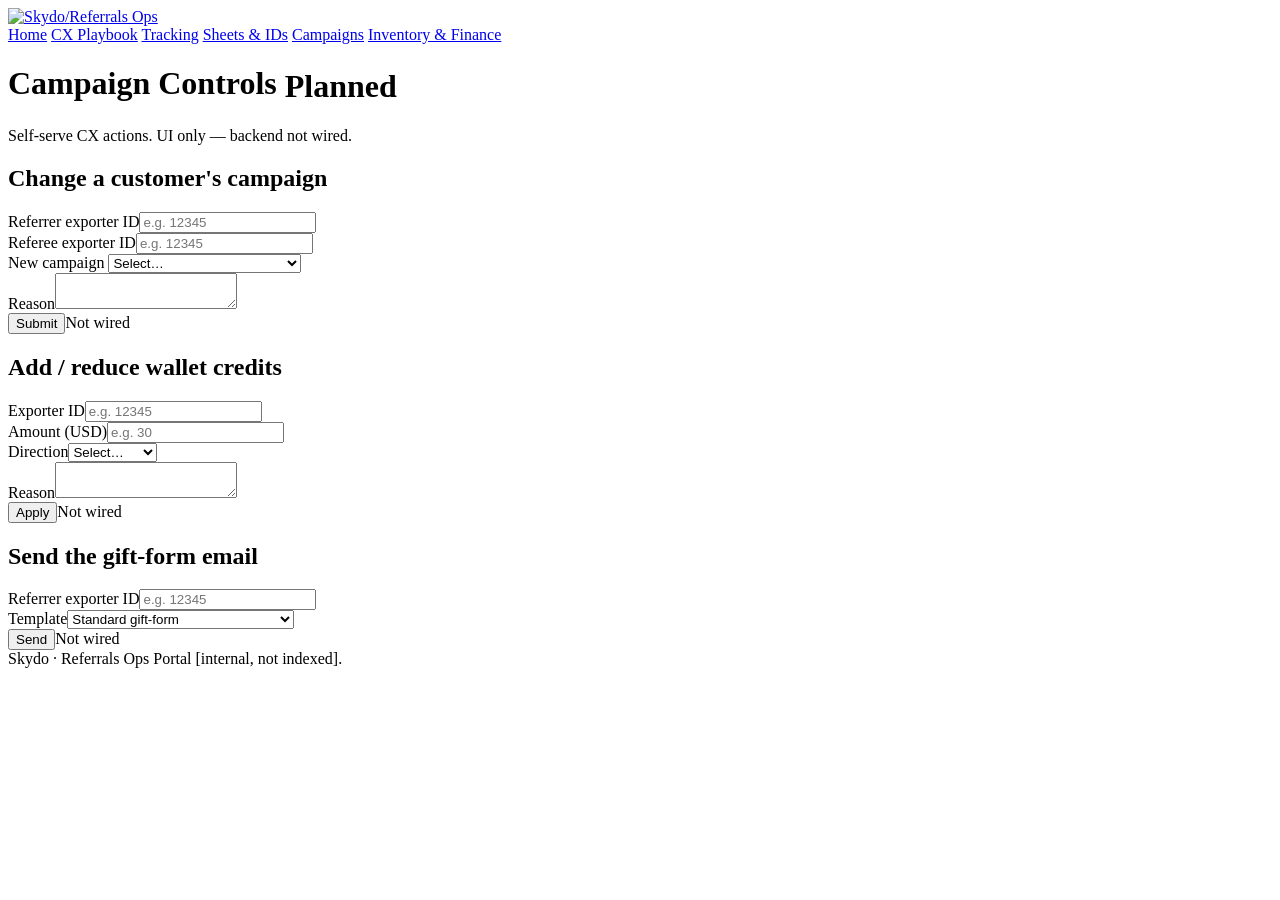
==== campaigns.html @ fe909777 "Add files via upload Update Design + Content" ====
<!DOCTYPE html>
<html lang="en">
<head>
<meta charset="UTF-8">
<meta name="viewport" content="width=device-width, initial-scale=1.0">
<meta name="robots" content="noindex, nofollow">
<meta name="referrer" content="no-referrer">
<title>Campaign Controls — Referrals Ops</title>
<link rel="preconnect" href="https://fonts.googleapis.com">
<link rel="preconnect" href="https://fonts.gstatic.com" crossorigin>
<link href="https://fonts.googleapis.com/css2?family=Lato:ital,wght@0,100;0,300;0,400;0,700;0,900;1,400&display=swap" rel="stylesheet">
<link rel="stylesheet" href="assets/portal.css">
</head>
<body>

<nav class="portal-nav">
  <div class="pn-wrap">
    <a class="pn-brand" href="index.html"><span class="pn-logo-chip"><img class="pn-logo" src="assets/skydo-logo.webp" alt="Skydo"></span><span class="sep">/</span><span class="tag">Referrals Ops</span></a>
    <div class="pn-links">
      <a href="index.html">Home</a>
      <a href="playbook.html">CX Playbook</a>
      <a href="sql-tracking.html">Tracking</a>
      <a href="sheets-and-ids.html">Sheets &amp; IDs</a>
      <a href="campaigns.html">Campaigns</a>
      <a href="inventory.html">Inventory &amp; Finance</a>
    </div>
  </div>
</nav>

<main class="wrap">
  <div class="page-head">
    <h1>Campaign Controls <span class="status planned" style="vertical-align:middle">Planned</span></h1>
    <p>Self-serve CX actions. UI only — backend not wired.</p>
  </div>

  <div class="panel">
    <h2>Change a customer's campaign</h2>
    <form class="ops-form" data-wip="Change campaign">
      <div class="two">
        <div class="fld"><label>Referrer exporter ID</label><input type="text" inputmode="numeric" placeholder="e.g. 12345"></div>
        <div class="fld"><label>Referee exporter ID</label><input type="text" inputmode="numeric" placeholder="e.g. 12345"></div>
      </div>
      <div class="fld"><label>New campaign</label>
        <select><option value="">Select…</option><option>This month · Coffee Machine</option><option>Alexa Echo Dot</option><option>Base · $30 / $30</option></select>
      </div>
      <div class="fld"><label>Reason</label><textarea rows="2"></textarea></div>
      <div class="form-actions"><button type="submit" class="btn-primary">Submit</button><span class="status planned">Not wired</span></div>
    </form>
  </div>

  <div class="panel">
    <h2>Add / reduce wallet credits</h2>
    <form class="ops-form" data-wip="Wallet credit adjustment">
      <div class="two">
        <div class="fld"><label>Exporter ID</label><input type="text" inputmode="numeric" placeholder="e.g. 12345"></div>
        <div class="fld"><label>Amount (USD)</label><input type="number" min="0" step="1" placeholder="e.g. 30"></div>
      </div>
      <div class="fld"><label>Direction</label><select><option value="">Select…</option><option>Add (+)</option><option>Reduce (−)</option></select></div>
      <div class="fld"><label>Reason</label><textarea rows="2"></textarea></div>
      <div class="form-actions"><button type="submit" class="btn-primary">Apply</button><span class="status planned">Not wired</span></div>
    </form>
  </div>

  <div class="panel">
    <h2>Send the gift-form email</h2>
    <form class="ops-form" data-wip="Send gift-form email">
      <div class="fld"><label>Referrer exporter ID</label><input type="text" inputmode="numeric" placeholder="e.g. 12345"></div>
      <div class="fld"><label>Template</label><select><option>Standard gift-form</option><option>Renewed (after campaign change)</option><option>Reminder</option></select></div>
      <div class="form-actions"><button type="submit" class="btn-primary">Send</button><span class="status planned">Not wired</span></div>
    </form>
  </div>
</main>

<footer>Skydo · Referrals Ops Portal [internal, not indexed].</footer>

<script src="assets/portal.js"></script>
</body>
</html>
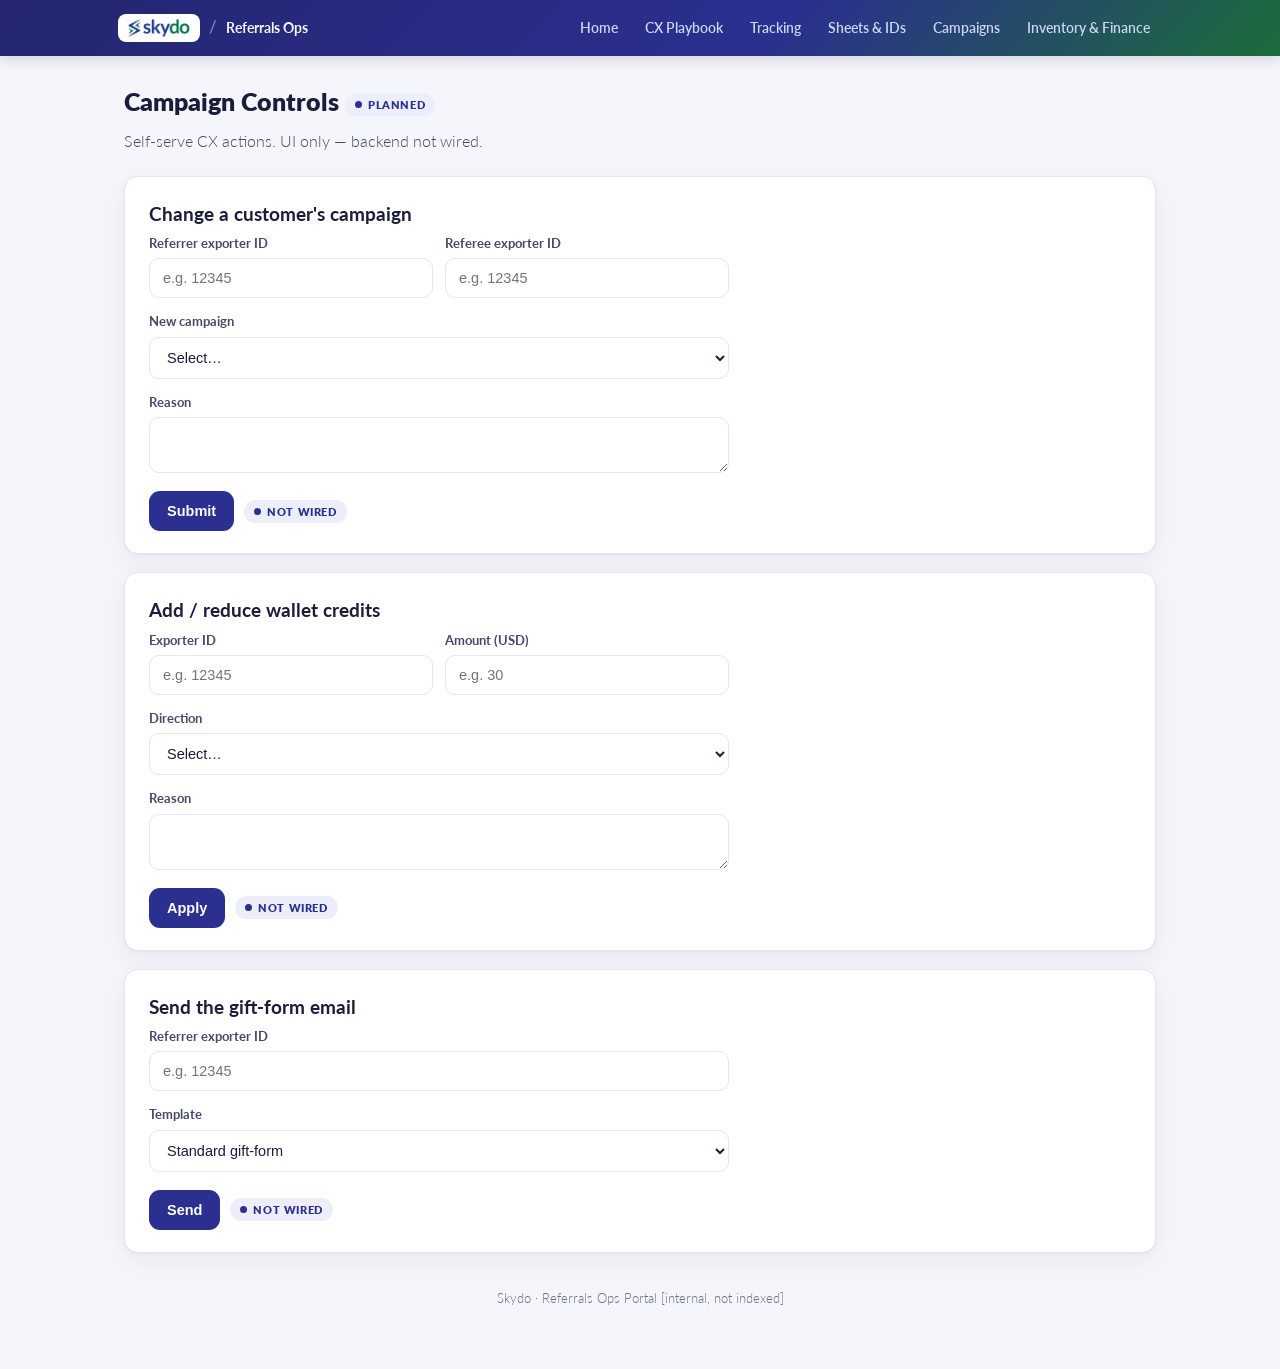
==== commit 57de5d85: "Add files via upload" ====
--- a/campaigns.html
+++ b/campaigns.html
@@ -71,7 +71,7 @@
   </div>
 </main>
 
-<footer>Skydo · Referrals Ops Portal [internal, not indexed].</footer>
+<footer>Skydo · Referrals Ops Portal [internal, not indexed]</footer>
 
 <script src="assets/portal.js"></script>
 </body>
--- a/assets/portal.css
+++ b/assets/portal.css
@@ -0,0 +1,186 @@
+/* ============================================================
+   Referrals Ops Portal — shared design system
+   Tokens + component styles lifted from the CX playbook
+   (index.html/playbook.html) so every module looks like one product.
+   Module pages link this file; the playbook stays self-contained.
+   ============================================================ */
+:root{
+  --blue:#2b2f8f; --blue-d:#23266f; --green:#1a9a4e; --green-d:#147a3f;
+  --ink:#1b1d3a; --ink-soft:#454a66; --muted:#6a6f86;
+  --bg:#f4f6fb; --card:#ffffff; --line:#e4e7f2;
+  --ok:#157a43; --ok-bg:#e7f6ec;
+  --warn:#9a6606; --warn-bg:#fcf2dc;
+  --plan:#2b2f8f; --plan-bg:#eceefb;
+  --ref:#2b2f8f; --ref-bg:#eceefb;
+  --hi:#fff3a8;
+  --radius:14px;
+  --shadow:0 1px 2px rgba(27,29,58,.05),0 8px 26px rgba(27,29,58,.06);
+  --mono:"SF Mono",ui-monospace,Menlo,Consolas,"Liberation Mono",monospace;
+}
+*{box-sizing:border-box}
+html{scroll-behavior:smooth}
+body{margin:0; background:var(--bg); color:var(--ink);
+  font-family:"Lato",-apple-system,BlinkMacSystemFont,"Segoe UI",Arial,sans-serif;
+  font-weight:300; line-height:1.55; -webkit-font-smoothing:antialiased;}
+h1,h2,h3,h4,h5,h6{font-family:"Lato",-apple-system,BlinkMacSystemFont,"Segoe UI",Arial,sans-serif; font-weight:700}
+a{color:var(--blue); text-decoration:none}
+a:hover{text-decoration:underline}
+code{background:#eef0fc; color:var(--blue-d); border-radius:5px; padding:1px 6px; font-size:13px; font-family:var(--mono)}
+.wrap{max-width:1080px; margin:0 auto; padding:0 24px}
+.muted{color:var(--muted)}
+.kicker{display:block; font-size:11.5px; letter-spacing:1.2px; text-transform:uppercase; color:var(--green-d); margin-bottom:6px; font-weight:700}
+
+/* ---------- Top navigation ---------- */
+.portal-nav{position:sticky; top:0; z-index:80;
+  background:linear-gradient(135deg,#23266f 0%,#2b2f8f 60%,#1c6d3a 100%);
+  box-shadow:0 2px 14px rgba(27,29,58,.18)}
+.pn-wrap{max-width:1080px; margin:0 auto; padding:6px 18px; display:flex; align-items:center; gap:14px; min-height:56px; flex-wrap:wrap}
+.pn-brand{display:flex; align-items:center; gap:9px; font-weight:800; font-size:16.5px; color:#fff; white-space:nowrap}
+.pn-brand:hover{text-decoration:none}
+.pn-logo-chip{display:inline-flex; align-items:center; background:#fff; padding:4px 9px; border-radius:8px; line-height:0}
+.pn-logo{height:20px; width:auto; display:block}
+.pn-brand .sep{color:#7f88c8; font-weight:500}
+.pn-brand .tag{color:#f2f4ff; font-weight:700; font-size:13.5px; background:none; padding:0; border-radius:0; display:inline}
+.pn-links{display:flex; gap:3px; margin-left:auto; flex-wrap:wrap}
+.pn-links a{color:#cdd6f4; padding:7px 12px; border-radius:9px; font-size:13.5px; font-weight:600}
+.pn-links a:hover{color:#fff; background:rgba(255,255,255,.10); text-decoration:none}
+.pn-links a.active{color:#fff; background:rgba(255,255,255,.17)}
+
+/* ---------- Hero ---------- */
+.ops-hero{background:linear-gradient(135deg,#23266f 0%,#2b2f8f 52%,#147a3f 100%); color:#eef3ff; padding:34px 0 30px}
+.ops-hero .logo-chip{display:inline-flex; background:#fff; padding:9px 16px; border-radius:12px; box-shadow:0 2px 10px rgba(0,0,0,.10)}
+.ops-hero .skydo-logo{height:32px; width:auto; display:block}
+.ops-hero h1{margin:16px 0 8px; font-size:29px; line-height:1.18; color:#fff; font-weight:750}
+.ops-hero p.sub{margin:0; color:#c7d2f0; max-width:780px; font-size:15px}
+.meta-row{margin-top:16px; display:flex; flex-wrap:wrap; gap:8px}
+.meta-row .pill{background:rgba(255,255,255,.10); border:1px solid rgba(255,255,255,.18); color:#e4ecff; padding:5px 12px; border-radius:999px; font-size:12.5px}
+.meta-row .pill.v{background:var(--green); border-color:var(--green); color:#fff; font-weight:700}
+
+/* page heading (module pages, below nav) */
+.page-head{padding:26px 0 4px}
+.page-head h1{margin:0; font-size:25px; color:var(--ink); font-weight:750}
+.page-head p{margin:8px 0 0; color:var(--ink-soft); max-width:820px}
+
+/* ---------- Panels ---------- */
+main{padding-bottom:10px}
+.panel{background:var(--card); border:1px solid var(--line); border-radius:var(--radius); box-shadow:var(--shadow); padding:22px 24px; margin:18px 0}
+.panel h2{margin:0 0 4px; font-size:19px; color:var(--ink)}
+.panel p.lead{color:var(--ink-soft); margin:8px 0 4px}
+.panel.gold{border:1.5px solid #bfe0cd; background:linear-gradient(180deg,#ffffff 0%,#f5fbf7 100%)}
+.panel>h3{margin:18px 0 6px; font-size:15px; color:var(--ink)}
+
+/* ---------- Status badges ---------- */
+.status{display:inline-flex; align-items:center; gap:6px; font-size:11px; font-weight:800; letter-spacing:.6px; text-transform:uppercase; padding:3px 10px; border-radius:999px; white-space:nowrap}
+.status::before{content:""; width:7px; height:7px; border-radius:50%; background:currentColor}
+.status.live{background:var(--ok-bg); color:var(--ok)}
+.status.wip{background:var(--warn-bg); color:var(--warn)}
+.status.planned{background:var(--plan-bg); color:var(--plan)}
+
+/* ---------- Module grid (dashboard) ---------- */
+.access-head{margin:34px 0 16px; text-align:center}
+.access-head h2{margin:0; font-size:28px; letter-spacing:1px; text-transform:uppercase; color:var(--green-d); font-weight:800}
+.mod-grid{display:grid; grid-template-columns:repeat(auto-fit,minmax(280px,1fr)); gap:22px; margin:18px auto 40px; max-width:900px}
+.mod-card{display:flex; flex-direction:column; gap:14px; background:var(--card); border:1px solid var(--line); border-radius:18px; box-shadow:var(--shadow); padding:32px 28px; color:inherit; transition:transform .14s, border-color .14s, box-shadow .14s; min-height:132px; justify-content:center}
+.mod-card:hover{border-color:var(--blue); transform:translateY(-3px); text-decoration:none; box-shadow:0 10px 30px rgba(27,29,58,.14)}
+.mod-card .row1{display:flex; align-items:center; gap:14px}
+.mod-card .ic{font-size:34px; line-height:1}
+.mod-card h3{margin:0; font-size:19px; color:var(--ink); flex:1; font-weight:700}
+.mod-card p{margin:0; color:var(--ink-soft); font-size:14px; flex:1}
+.mod-card .go{margin-top:2px; font-size:13px; font-weight:700; color:var(--blue)}
+.mod-card.soon{opacity:.96}
+
+/* ---------- WIP banner ---------- */
+.wip-banner{display:flex; gap:12px; align-items:flex-start; background:var(--warn-bg); border:1px solid #f1d9a6; color:#7a4d05; border-radius:12px; padding:14px 16px; margin:18px 0}
+.wip-banner.plan{background:var(--plan-bg); border-color:#d3d8f4; color:#33365e}
+.wip-banner .ic{font-size:19px; line-height:1.3}
+.wip-banner b{color:inherit}
+.wip-banner .body{font-size:14px}
+
+/* ---------- Callouts (from playbook) ---------- */
+.callout{border-radius:11px; padding:12px 15px; font-size:14px; margin:14px 0}
+.callout .h{font-weight:800; font-size:11.5px; letter-spacing:1px; text-transform:uppercase; margin-bottom:5px}
+.callout.warn{background:var(--warn-bg); border:1px solid #f1d9a6; color:#7a4d05}
+.callout.warn .h{color:var(--warn)}
+.callout.idea{background:#eef0fc; border:1px solid #d3d8f4; color:#33365e}
+.callout.idea .h{color:var(--blue)}
+.callout.case{background:#f3faf5; border:1px solid #cfead8; color:#2c4a38}
+.callout.case .h{color:var(--green-d)}
+
+/* ---------- Toolbox + map table (from playbook) ---------- */
+.toolbox{background:#f3f6fd; border:1px solid #d9e0f5; border-radius:11px; padding:13px 16px; margin-top:12px; font-size:14.5px; color:var(--ink-soft)}
+.toolbox .h{font-weight:800; font-size:11.5px; letter-spacing:.8px; text-transform:uppercase; color:var(--blue); margin-bottom:6px}
+.toolbox a{font-weight:650; word-break:break-word}
+table.map{width:100%; border-collapse:collapse; margin-top:8px; font-size:14px}
+table.map th{text-align:left; font-size:11.5px; letter-spacing:.8px; text-transform:uppercase; color:var(--blue); padding:6px 10px; border-bottom:1.5px solid #d9e0f5}
+table.map td{padding:8px 10px; border-bottom:1px solid #e6eaf7; color:var(--ink-soft); vertical-align:top}
+table.map td code{background:#eef0fc; color:var(--blue-d)}
+
+/* ---------- Data tables ---------- */
+.tbl-scroll{overflow-x:auto; border:1px solid var(--line); border-radius:12px; margin:12px 0}
+table.data{width:100%; border-collapse:collapse; font-size:13.5px; min-width:640px}
+table.data th{text-align:left; font-size:11px; letter-spacing:.5px; text-transform:uppercase; color:var(--blue); padding:10px 12px; border-bottom:1.5px solid var(--line); background:#f7f8fd; white-space:nowrap}
+table.data td{padding:9px 12px; border-bottom:1px solid #eef1f7; color:var(--ink-soft); vertical-align:top}
+table.data tr:last-child td{border-bottom:none}
+table.data tbody tr:hover td,table.data tr:hover td{background:#fafbff}
+table.data td code{background:#eef0fc; color:var(--blue-d)}
+.wipcell{color:var(--warn); font-weight:600}
+.metric{color:var(--blue-d); font-weight:800; background:#eef0fc; border-radius:5px; padding:1px 7px}
+
+/* ---------- SQL query cards ---------- */
+.sqlq{border:1px solid var(--line); border-radius:12px; margin:16px 0; overflow:hidden; background:#fff; box-shadow:var(--shadow)}
+.sqlq>.head{display:flex; align-items:flex-start; gap:12px; padding:13px 16px; background:#f3f6fd; border-bottom:1px solid #d9e0f5}
+.sqlq>.head .meta{flex:1; min-width:0}
+.sqlq>.head .t{font-weight:700; font-size:15px; color:var(--ink)}
+.sqlq>.head .d{font-size:13px; color:var(--ink-soft); margin-top:3px}
+.sqlq>.head .tables{margin-top:6px; display:flex; flex-wrap:wrap; gap:5px}
+.sqlq .tables code{font-size:11.5px; background:#e7ecff; color:var(--blue-d)}
+.sqlq pre{margin:0; padding:15px 16px; overflow-x:auto; background:#0f1226; color:#e7ecff; font-size:12.7px; line-height:1.55; font-family:var(--mono)}
+.sqlq pre code{background:none; color:inherit; padding:0; font-size:inherit}
+.sqlq .foot{padding:10px 16px; border-top:1px solid var(--line); background:#fafbff; font-size:12.7px; color:var(--muted); display:flex; gap:10px; align-items:center; flex-wrap:wrap}
+
+/* copy button */
+.copy{border:1px solid var(--line); background:#fff; color:var(--ink-soft); padding:6px 11px; border-radius:8px; font-size:12.5px; cursor:pointer; font-weight:600; white-space:nowrap}
+.copy:hover{border-color:var(--blue); color:var(--blue)}
+.copy.done{border-color:var(--green); color:var(--green-d)}
+
+/* ---------- Buttons ---------- */
+.btn{border:1px solid var(--line); background:#fff; color:var(--ink-soft); padding:11px 15px; border-radius:11px; font-size:13.5px; cursor:pointer; font-weight:600; text-decoration:none; display:inline-block}
+.btn:hover{border-color:var(--blue); color:var(--blue); text-decoration:none}
+.btn-primary{background:var(--blue); color:#fff; border:none; padding:12px 18px; border-radius:11px; font-weight:700; font-size:14.5px; cursor:pointer}
+.btn-primary:hover{background:var(--blue-d)}
+.btn-primary:disabled,.btn-primary[disabled]{background:#b7bce0; cursor:not-allowed}
+
+/* ---------- Forms (self-serve action provisions) ---------- */
+.ops-form{display:grid; gap:14px; max-width:580px; margin-top:6px}
+.ops-form .two{display:grid; grid-template-columns:1fr 1fr; gap:12px}
+.fld{display:flex; flex-direction:column; gap:5px}
+.fld label{font-size:12.5px; font-weight:700; color:var(--ink-soft)}
+.fld label .req{color:#c23}
+.fld input,.fld select,.fld textarea{padding:11px 13px; border:1.5px solid var(--line); border-radius:10px; font-size:14.5px; font-family:inherit; background:#fff; color:var(--ink)}
+.fld input:focus,.fld select:focus,.fld textarea:focus{outline:none; border-color:var(--blue); box-shadow:0 0 0 4px rgba(43,47,143,.12)}
+.fld input:disabled,.fld select:disabled,.fld textarea:disabled{background:#f4f6fb; color:var(--muted); cursor:not-allowed}
+.fld .hint{font-size:11.5px; color:var(--muted)}
+.form-actions{display:flex; gap:10px; align-items:center; margin-top:4px; flex-wrap:wrap}
+
+/* ---------- Stat cards (finance) ---------- */
+.stat-grid{display:grid; grid-template-columns:repeat(auto-fill,minmax(200px,1fr)); gap:14px; margin:14px 0}
+.stat{background:var(--card); border:1px solid var(--line); border-radius:12px; padding:16px 18px; box-shadow:var(--shadow)}
+.stat .l{font-size:11.5px; letter-spacing:.6px; text-transform:uppercase; color:var(--muted); font-weight:700}
+.stat .v{font-size:24px; font-weight:800; color:var(--ink); margin-top:5px}
+.stat .v.wipv{color:var(--warn); font-size:16px; font-weight:700; letter-spacing:.3px}
+.stat .s{font-size:12px; color:var(--muted); margin-top:3px}
+
+/* ---------- Misc ---------- */
+.tag{display:inline-block; font-size:11px; font-weight:700; background:var(--ref-bg); color:var(--ref); padding:2px 8px; border-radius:6px}
+ul.clean{margin:6px 0 0; padding-left:20px} ul.clean li{margin:5px 0; color:var(--ink-soft)}
+.divider{height:1px; background:var(--line); margin:22px 0}
+footer{max-width:1080px; margin:34px auto 60px; padding:0 24px; color:var(--muted); font-size:13px; text-align:center; line-height:1.7}
+footer a{font-weight:600}
+
+@media (max-width:640px){
+  .ops-hero h1{font-size:23px}
+  .page-head h1{font-size:21px}
+  .ops-form .two{grid-template-columns:1fr}
+  .pn-links{gap:1px}
+  .pn-links a{padding:6px 9px; font-size:13px}
+}
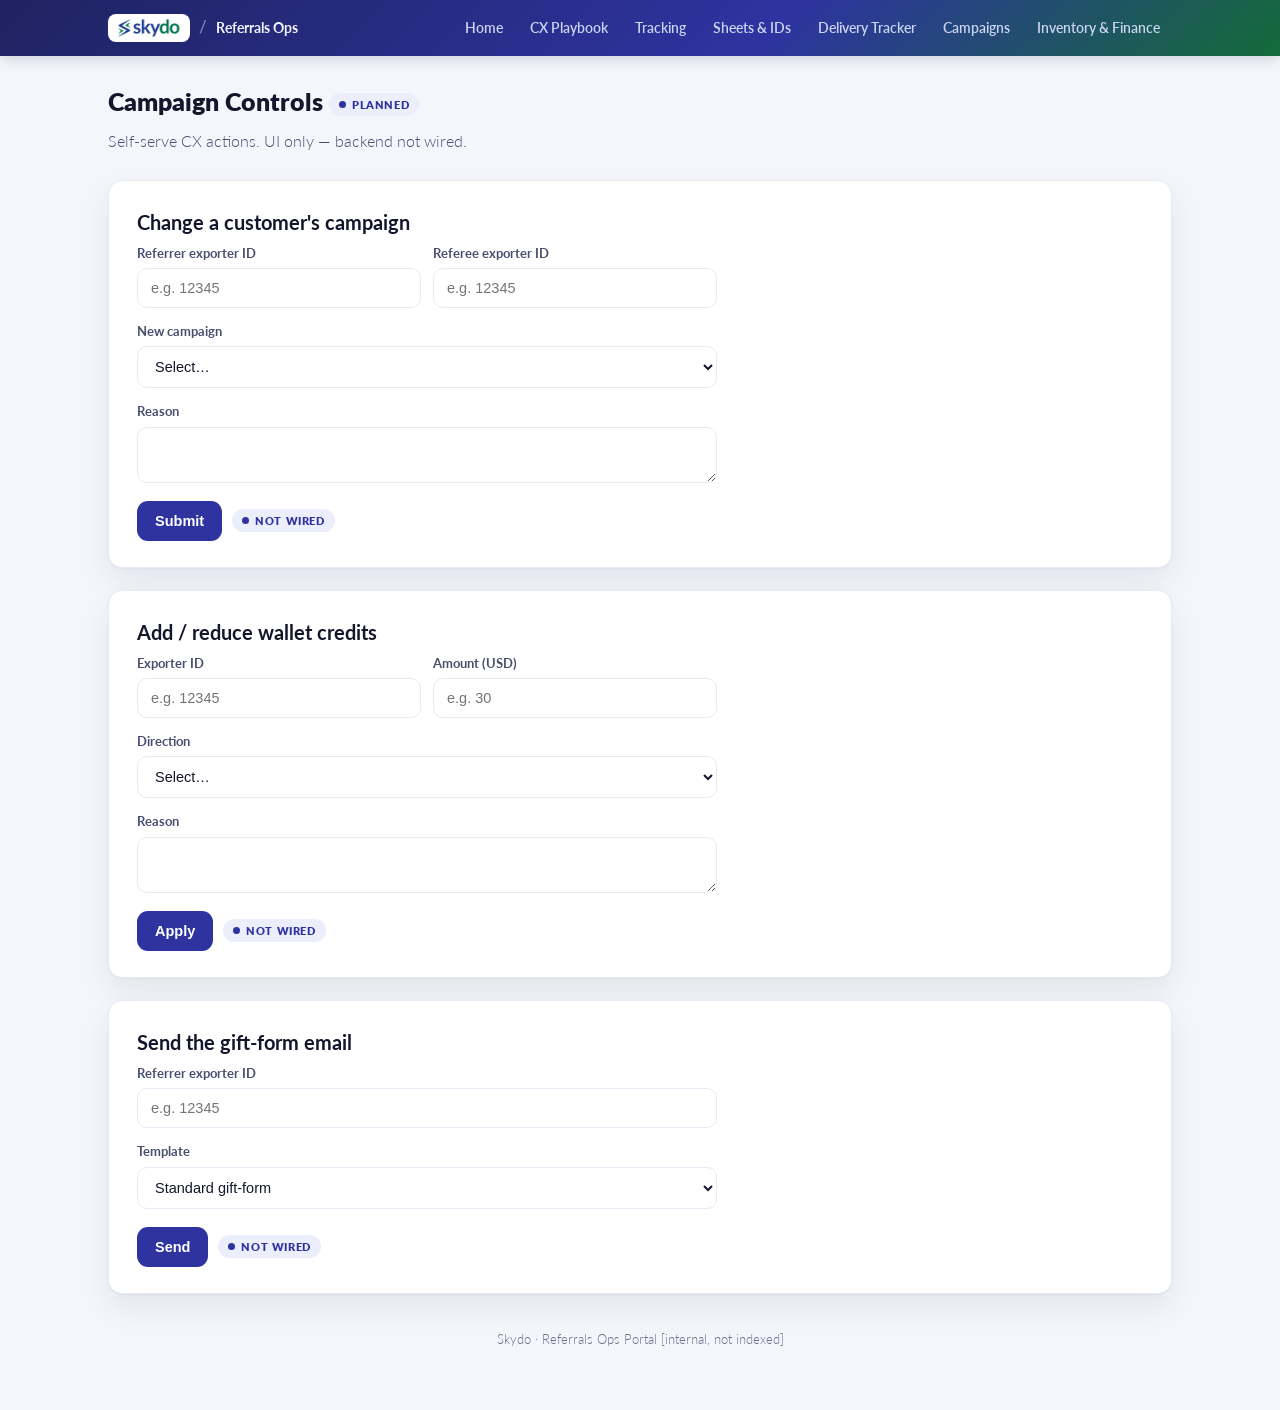
==== commit d8f7163a: "Add files via upload" ====
--- a/campaigns.html
+++ b/campaigns.html
@@ -21,6 +21,7 @@
       <a href="playbook.html">CX Playbook</a>
       <a href="sql-tracking.html">Tracking</a>
       <a href="sheets-and-ids.html">Sheets &amp; IDs</a>
+      <a href="delivery-tracker.html">Delivery Tracker</a>
       <a href="campaigns.html">Campaigns</a>
       <a href="inventory.html">Inventory &amp; Finance</a>
     </div>
--- a/assets/portal.css
+++ b/assets/portal.css
@@ -5,16 +5,17 @@
    Module pages link this file; the playbook stays self-contained.
    ============================================================ */
 :root{
-  --blue:#2b2f8f; --blue-d:#23266f; --green:#1a9a4e; --green-d:#147a3f;
-  --ink:#1b1d3a; --ink-soft:#454a66; --muted:#6a6f86;
-  --bg:#f4f6fb; --card:#ffffff; --line:#e4e7f2;
-  --ok:#157a43; --ok-bg:#e7f6ec;
+  --blue:#2e33a0; --blue-d:#1f2361; --green:#16a34a; --green-d:#12873f;
+  --ink:#14162c; --ink-soft:#4a4f70; --muted:#6b7089;
+  --bg:#f4f6fc; --card:#ffffff; --line:#e7e9f3;
+  --ok:#12873f; --ok-bg:#e6f7ed;
   --warn:#9a6606; --warn-bg:#fcf2dc;
-  --plan:#2b2f8f; --plan-bg:#eceefb;
-  --ref:#2b2f8f; --ref-bg:#eceefb;
+  --plan:#2e33a0; --plan-bg:#eceefc;
+  --ref:#2e33a0; --ref-bg:#eceefc;
   --hi:#fff3a8;
   --radius:14px;
-  --shadow:0 1px 2px rgba(27,29,58,.05),0 8px 26px rgba(27,29,58,.06);
+  --shadow:0 1px 2px rgba(16,18,40,.04),0 14px 32px rgba(16,18,40,.07);
+  --shadow-lg:0 4px 10px rgba(16,18,40,.05),0 22px 48px rgba(16,18,40,.10);
   --mono:"SF Mono",ui-monospace,Menlo,Consolas,"Liberation Mono",monospace;
 }
 *{box-sizing:border-box}
@@ -26,15 +27,15 @@
 a{color:var(--blue); text-decoration:none}
 a:hover{text-decoration:underline}
 code{background:#eef0fc; color:var(--blue-d); border-radius:5px; padding:1px 6px; font-size:13px; font-family:var(--mono)}
-.wrap{max-width:1080px; margin:0 auto; padding:0 24px}
+.wrap{max-width:1120px; margin:0 auto; padding:0 28px}
 .muted{color:var(--muted)}
 .kicker{display:block; font-size:11.5px; letter-spacing:1.2px; text-transform:uppercase; color:var(--green-d); margin-bottom:6px; font-weight:700}
 
 /* ---------- Top navigation ---------- */
 .portal-nav{position:sticky; top:0; z-index:80;
-  background:linear-gradient(135deg,#23266f 0%,#2b2f8f 60%,#1c6d3a 100%);
-  box-shadow:0 2px 14px rgba(27,29,58,.18)}
-.pn-wrap{max-width:1080px; margin:0 auto; padding:6px 18px; display:flex; align-items:center; gap:14px; min-height:56px; flex-wrap:wrap}
+  background:linear-gradient(135deg,#1f2361 0%,#2e33a0 60%,#146b39 100%);
+  box-shadow:0 2px 14px rgba(16,18,40,.18)}
+.pn-wrap{max-width:1120px; margin:0 auto; padding:6px 28px; display:flex; align-items:center; gap:14px; min-height:56px; flex-wrap:wrap}
 .pn-brand{display:flex; align-items:center; gap:9px; font-weight:800; font-size:16.5px; color:#fff; white-space:nowrap}
 .pn-brand:hover{text-decoration:none}
 .pn-logo-chip{display:inline-flex; align-items:center; background:#fff; padding:4px 9px; border-radius:8px; line-height:0}
@@ -47,11 +48,12 @@
 .pn-links a.active{color:#fff; background:rgba(255,255,255,.17)}
 
 /* ---------- Hero ---------- */
-.ops-hero{background:linear-gradient(135deg,#23266f 0%,#2b2f8f 52%,#147a3f 100%); color:#eef3ff; padding:34px 0 30px}
+.ops-hero{background:linear-gradient(135deg,#1f2361 0%,#2e33a0 52%,#12873f 100%); color:#eef3ff; padding:58px 0 48px}
 .ops-hero .logo-chip{display:inline-flex; background:#fff; padding:9px 16px; border-radius:12px; box-shadow:0 2px 10px rgba(0,0,0,.10)}
 .ops-hero .skydo-logo{height:32px; width:auto; display:block}
-.ops-hero h1{margin:16px 0 8px; font-size:29px; line-height:1.18; color:#fff; font-weight:750}
-.ops-hero p.sub{margin:0; color:#c7d2f0; max-width:780px; font-size:15px}
+.hero-kicker{display:inline-flex; align-items:center; gap:6px; background:rgba(255,255,255,.14); border:1px solid rgba(255,255,255,.22); color:#dcf5e6; padding:6px 14px; border-radius:999px; font-size:11.5px; font-weight:800; letter-spacing:1.6px; text-transform:uppercase; margin-bottom:18px}
+.ops-hero h1{margin:0 0 12px; font-size:38px; line-height:1.14; color:#fff; font-weight:800; letter-spacing:-.5px}
+.ops-hero p.sub{margin:0; color:#d3daf5; max-width:620px; font-size:16.5px}
 .meta-row{margin-top:16px; display:flex; flex-wrap:wrap; gap:8px}
 .meta-row .pill{background:rgba(255,255,255,.10); border:1px solid rgba(255,255,255,.18); color:#e4ecff; padding:5px 12px; border-radius:999px; font-size:12.5px}
 .meta-row .pill.v{background:var(--green); border-color:var(--green); color:#fff; font-weight:700}
@@ -62,12 +64,12 @@
 .page-head p{margin:8px 0 0; color:var(--ink-soft); max-width:820px}
 
 /* ---------- Panels ---------- */
-main{padding-bottom:10px}
-.panel{background:var(--card); border:1px solid var(--line); border-radius:var(--radius); box-shadow:var(--shadow); padding:22px 24px; margin:18px 0}
-.panel h2{margin:0 0 4px; font-size:19px; color:var(--ink)}
+main{padding-bottom:16px}
+.panel{background:var(--card); border:1px solid var(--line); border-radius:var(--radius); box-shadow:var(--shadow); padding:26px 28px; margin:22px 0}
+.panel h2{margin:0 0 4px; font-size:20px; color:var(--ink); font-weight:700}
 .panel p.lead{color:var(--ink-soft); margin:8px 0 4px}
 .panel.gold{border:1.5px solid #bfe0cd; background:linear-gradient(180deg,#ffffff 0%,#f5fbf7 100%)}
-.panel>h3{margin:18px 0 6px; font-size:15px; color:var(--ink)}
+.panel>h3{margin:20px 0 6px; font-size:15px; color:var(--ink)}
 
 /* ---------- Status badges ---------- */
 .status{display:inline-flex; align-items:center; gap:6px; font-size:11px; font-weight:800; letter-spacing:.6px; text-transform:uppercase; padding:3px 10px; border-radius:999px; white-space:nowrap}
@@ -77,15 +79,16 @@
 .status.planned{background:var(--plan-bg); color:var(--plan)}
 
 /* ---------- Module grid (dashboard) ---------- */
-.access-head{margin:34px 0 16px; text-align:center}
+.access-head{margin:40px 0 20px; text-align:center}
 .access-head h2{margin:0; font-size:28px; letter-spacing:1px; text-transform:uppercase; color:var(--green-d); font-weight:800}
-.mod-grid{display:grid; grid-template-columns:repeat(auto-fit,minmax(280px,1fr)); gap:22px; margin:18px auto 40px; max-width:900px}
-.mod-card{display:flex; flex-direction:column; gap:14px; background:var(--card); border:1px solid var(--line); border-radius:18px; box-shadow:var(--shadow); padding:32px 28px; color:inherit; transition:transform .14s, border-color .14s, box-shadow .14s; min-height:132px; justify-content:center}
-.mod-card:hover{border-color:var(--blue); transform:translateY(-3px); text-decoration:none; box-shadow:0 10px 30px rgba(27,29,58,.14)}
+.mod-grid{display:grid; grid-template-columns:repeat(auto-fit,minmax(300px,1fr)); gap:22px; margin:18px auto 44px; max-width:960px}
+.mod-card{display:flex; flex-direction:column; gap:16px; background:var(--card); border:1px solid var(--line); border-radius:18px; box-shadow:var(--shadow); padding:28px; color:inherit; transition:transform .16s ease, border-color .16s ease, box-shadow .16s ease}
+.mod-card:hover{border-color:var(--blue); transform:translateY(-3px); text-decoration:none; box-shadow:var(--shadow-lg)}
 .mod-card .row1{display:flex; align-items:center; gap:14px}
-.mod-card .ic{font-size:34px; line-height:1}
-.mod-card h3{margin:0; font-size:19px; color:var(--ink); flex:1; font-weight:700}
-.mod-card p{margin:0; color:var(--ink-soft); font-size:14px; flex:1}
+.mod-card .ic{font-size:22px; line-height:1; display:inline-flex; align-items:center; justify-content:center; width:46px; height:46px; border-radius:13px; background:var(--plan-bg); flex:none}
+.mod-card:nth-child(even) .ic{background:var(--ok-bg)}
+.mod-card h3{margin:0; font-size:18px; color:var(--ink); flex:1; font-weight:700}
+.mod-card p{margin:0; color:var(--ink-soft); font-size:13.5px; line-height:1.5}
 .mod-card .go{margin-top:2px; font-size:13px; font-weight:700; color:var(--blue)}
 .mod-card.soon{opacity:.96}
 
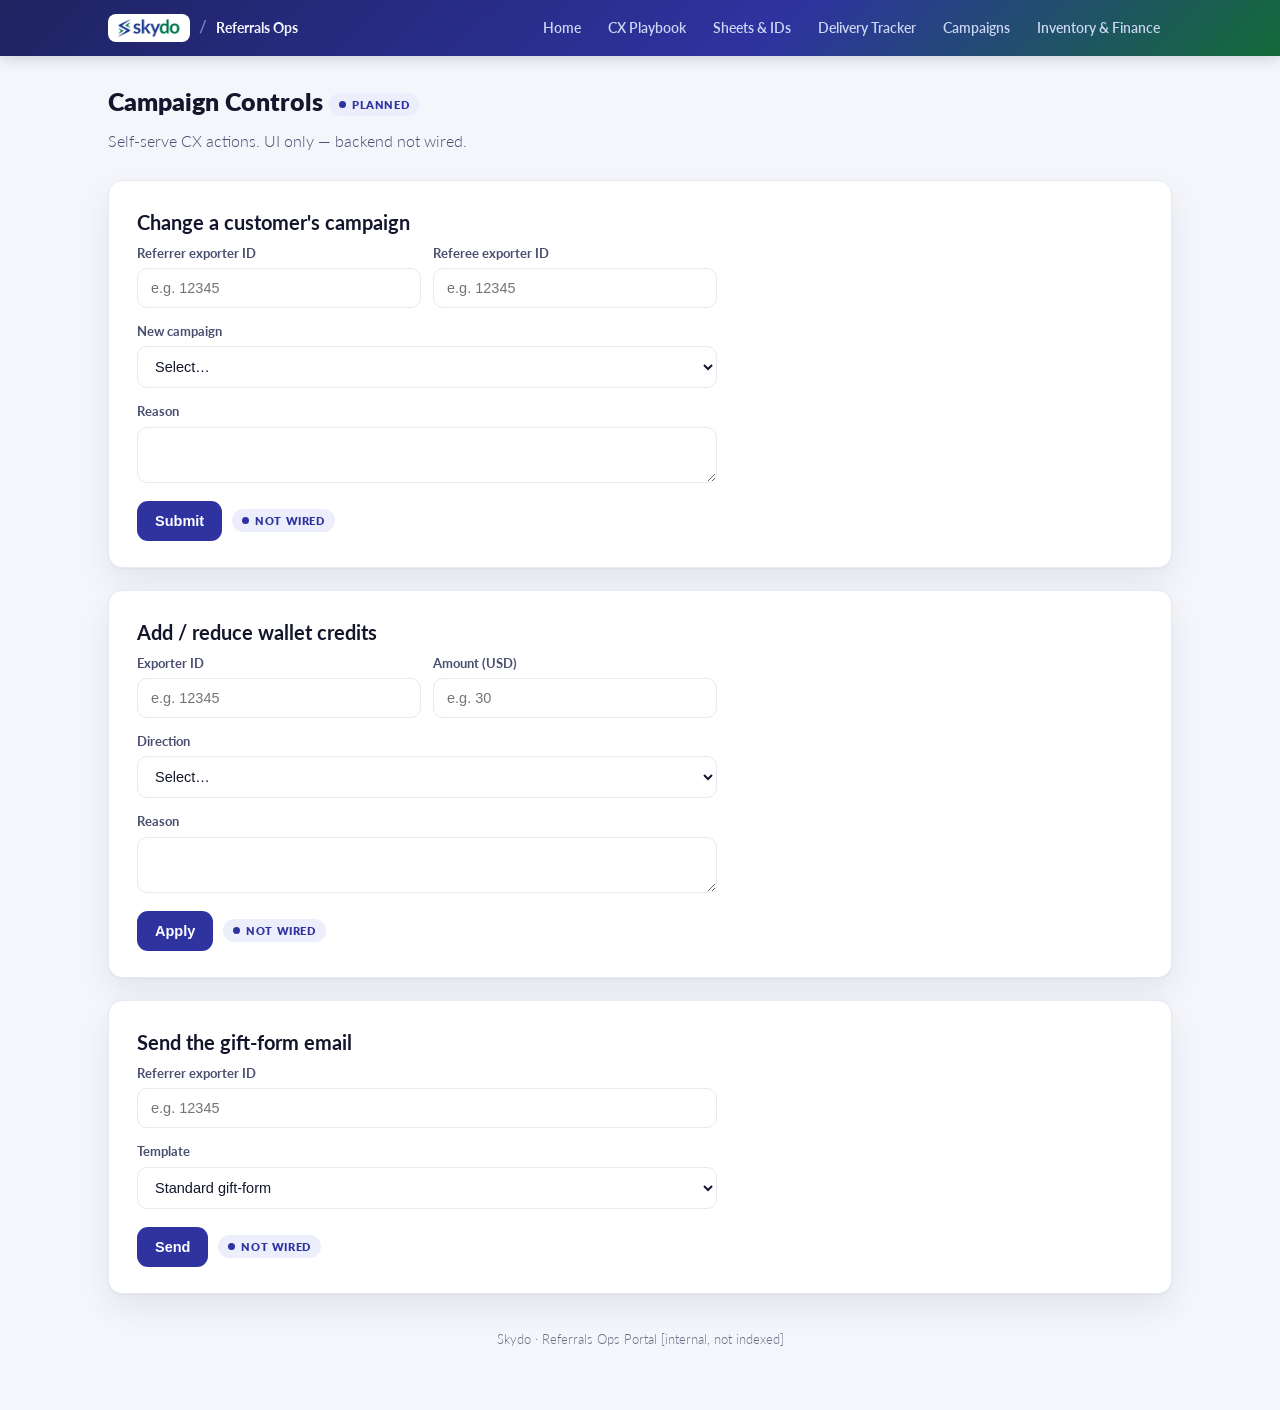
==== commit 408a0f61: "Add files via upload" ====
--- a/campaigns.html
+++ b/campaigns.html
@@ -19,7 +19,6 @@
     <div class="pn-links">
       <a href="index.html">Home</a>
       <a href="playbook.html">CX Playbook</a>
-      <a href="sql-tracking.html">Tracking</a>
       <a href="sheets-and-ids.html">Sheets &amp; IDs</a>
       <a href="delivery-tracker.html">Delivery Tracker</a>
       <a href="campaigns.html">Campaigns</a>
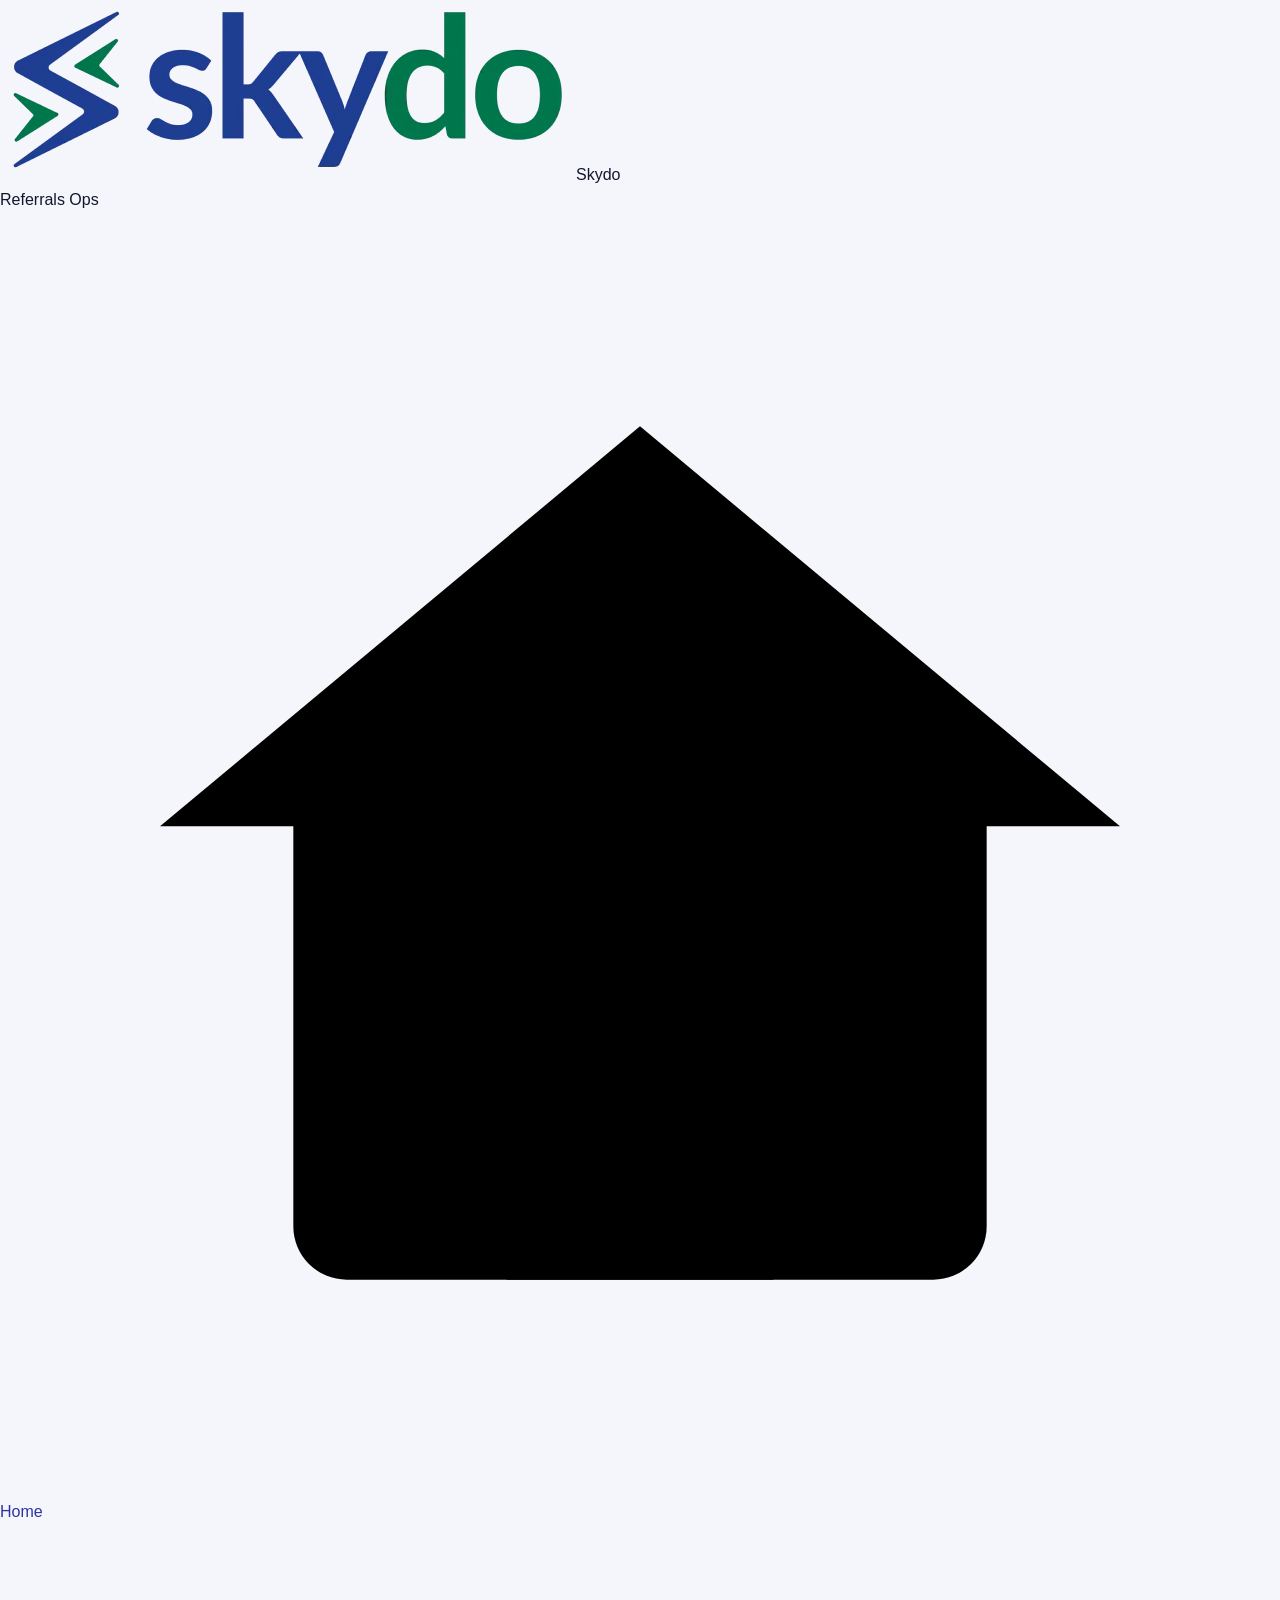
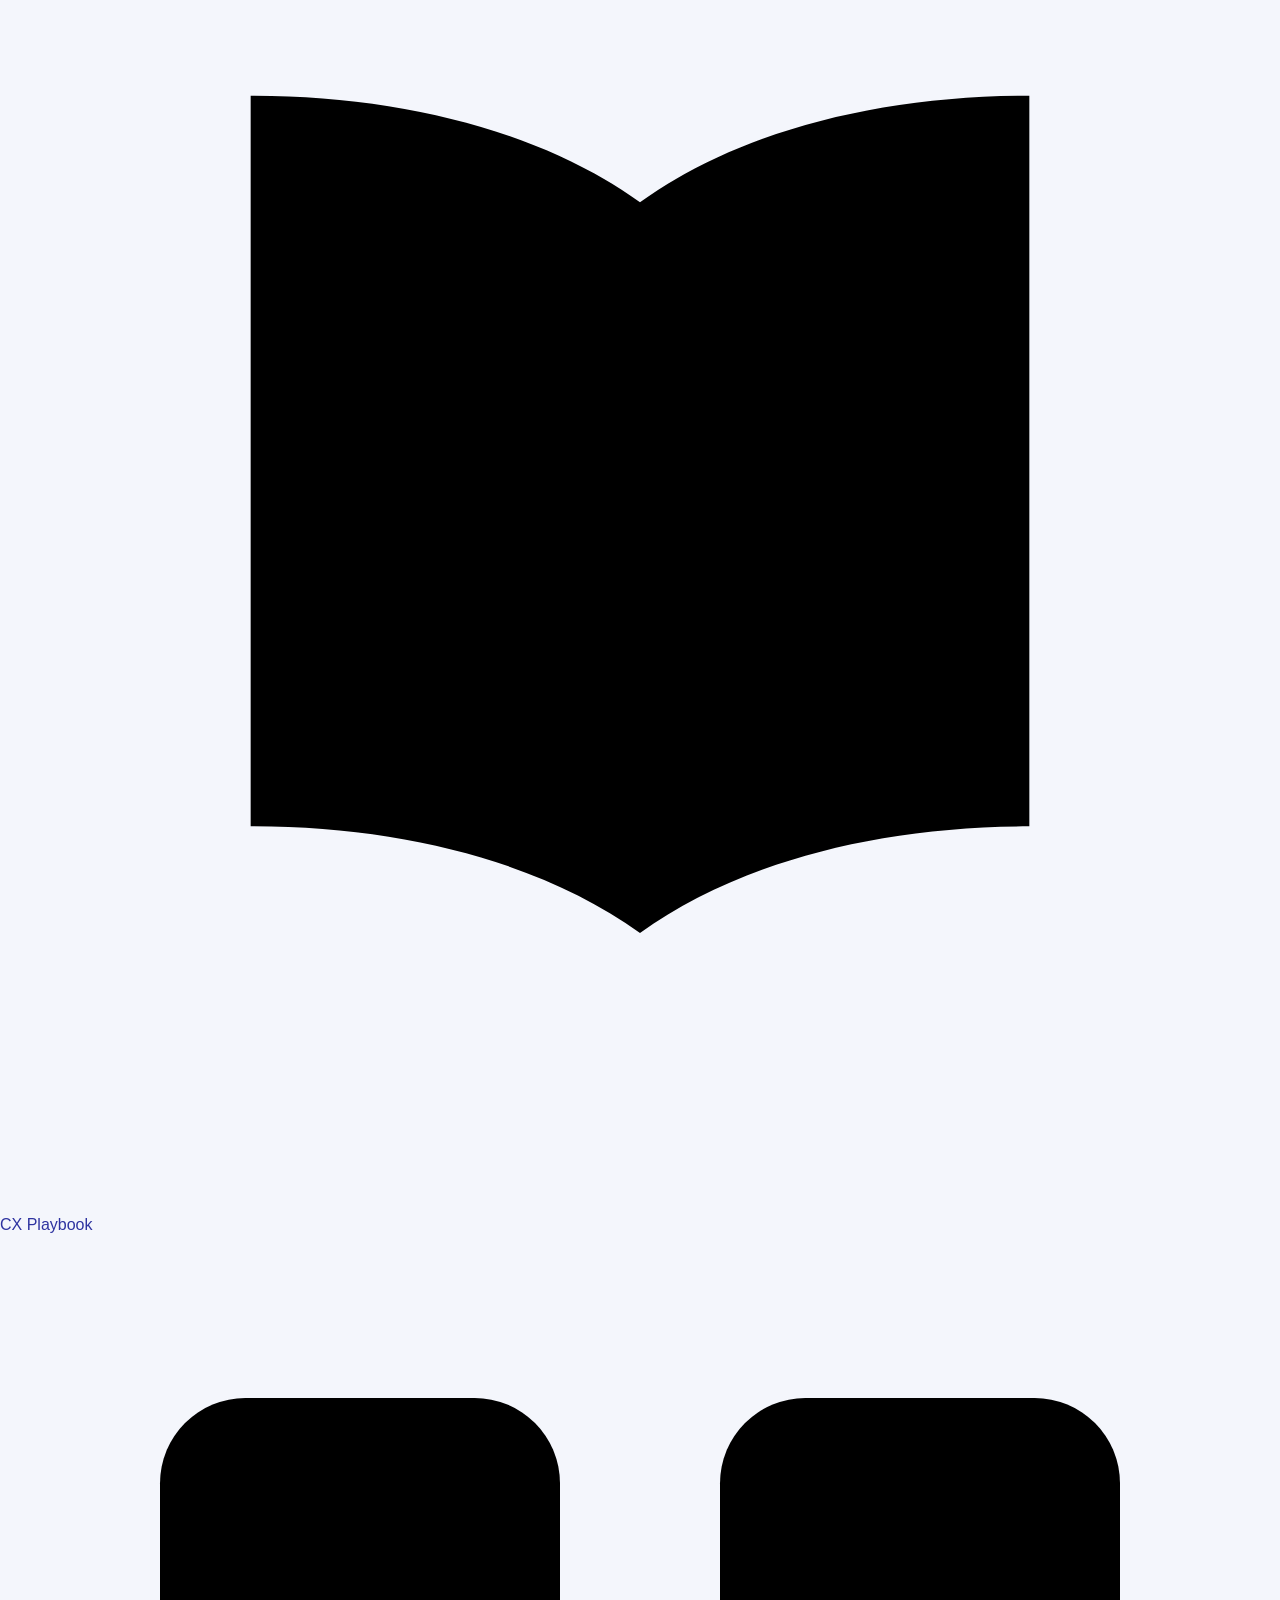
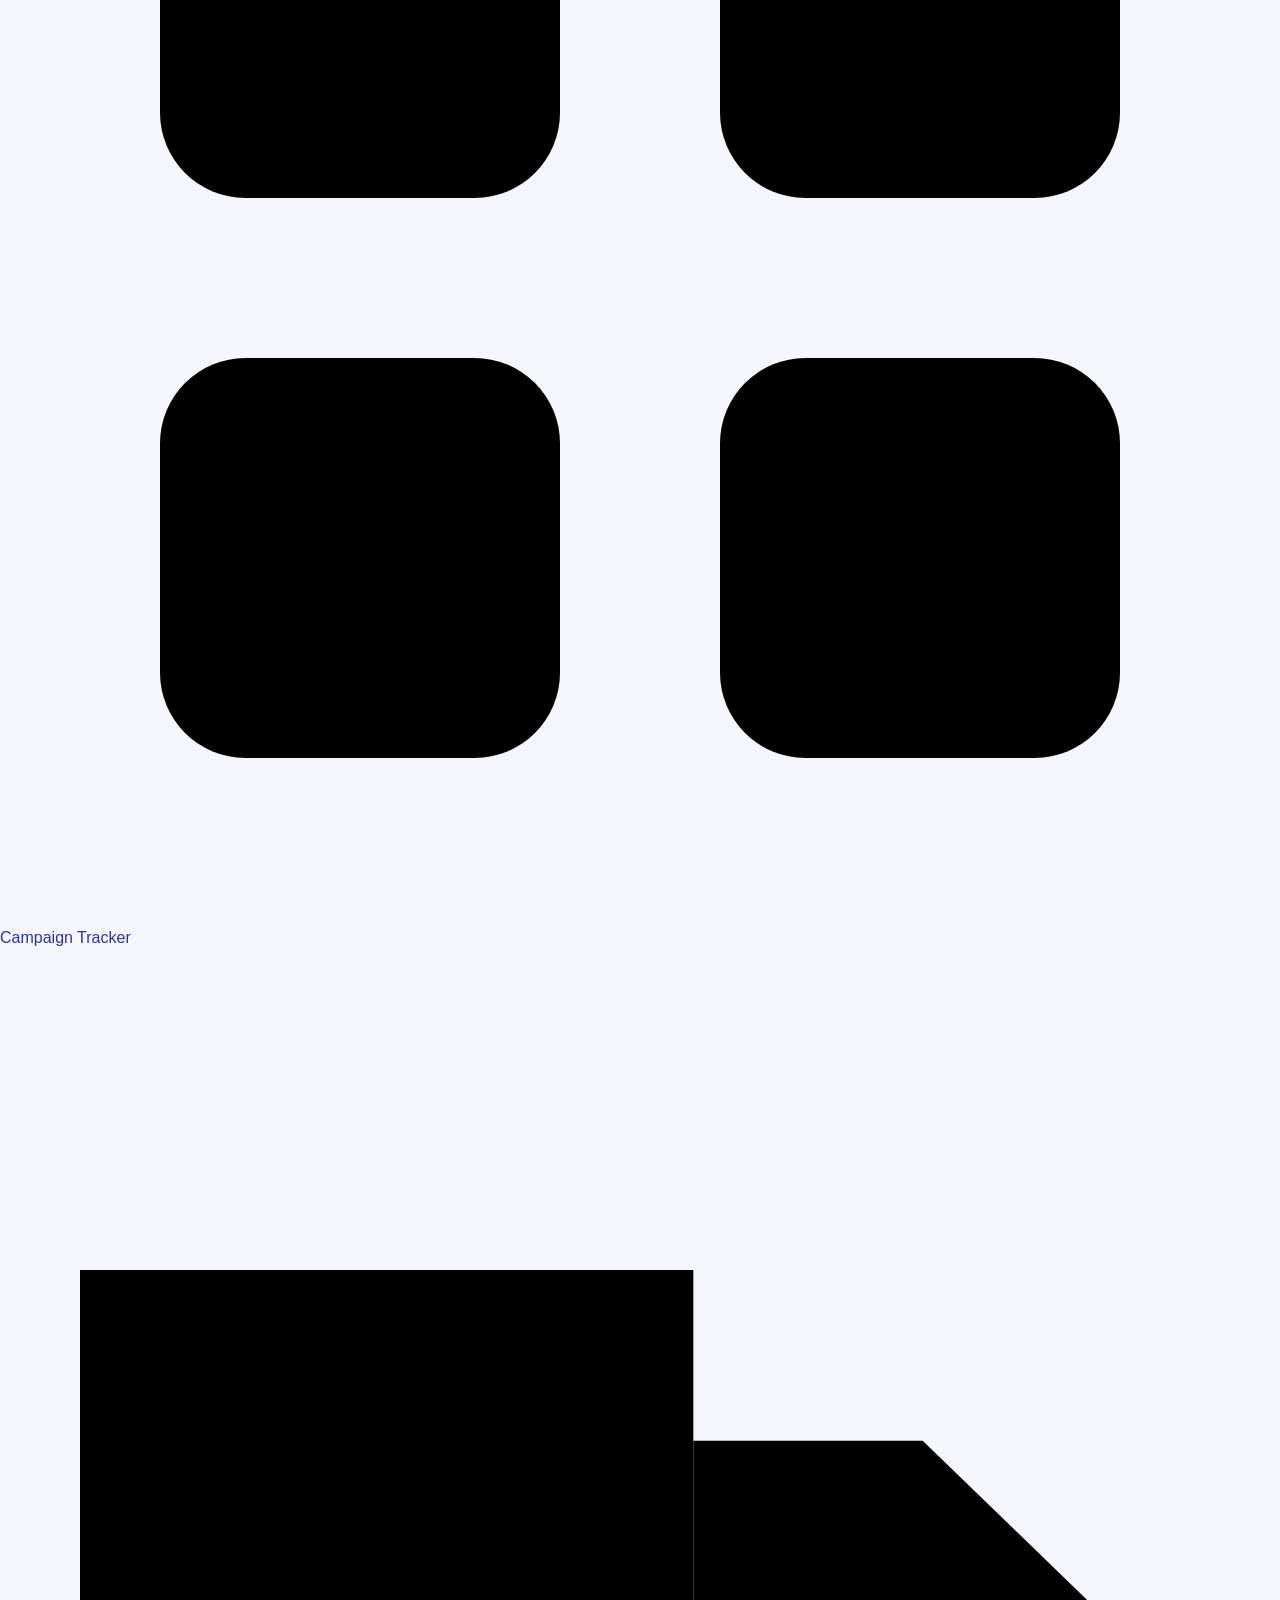
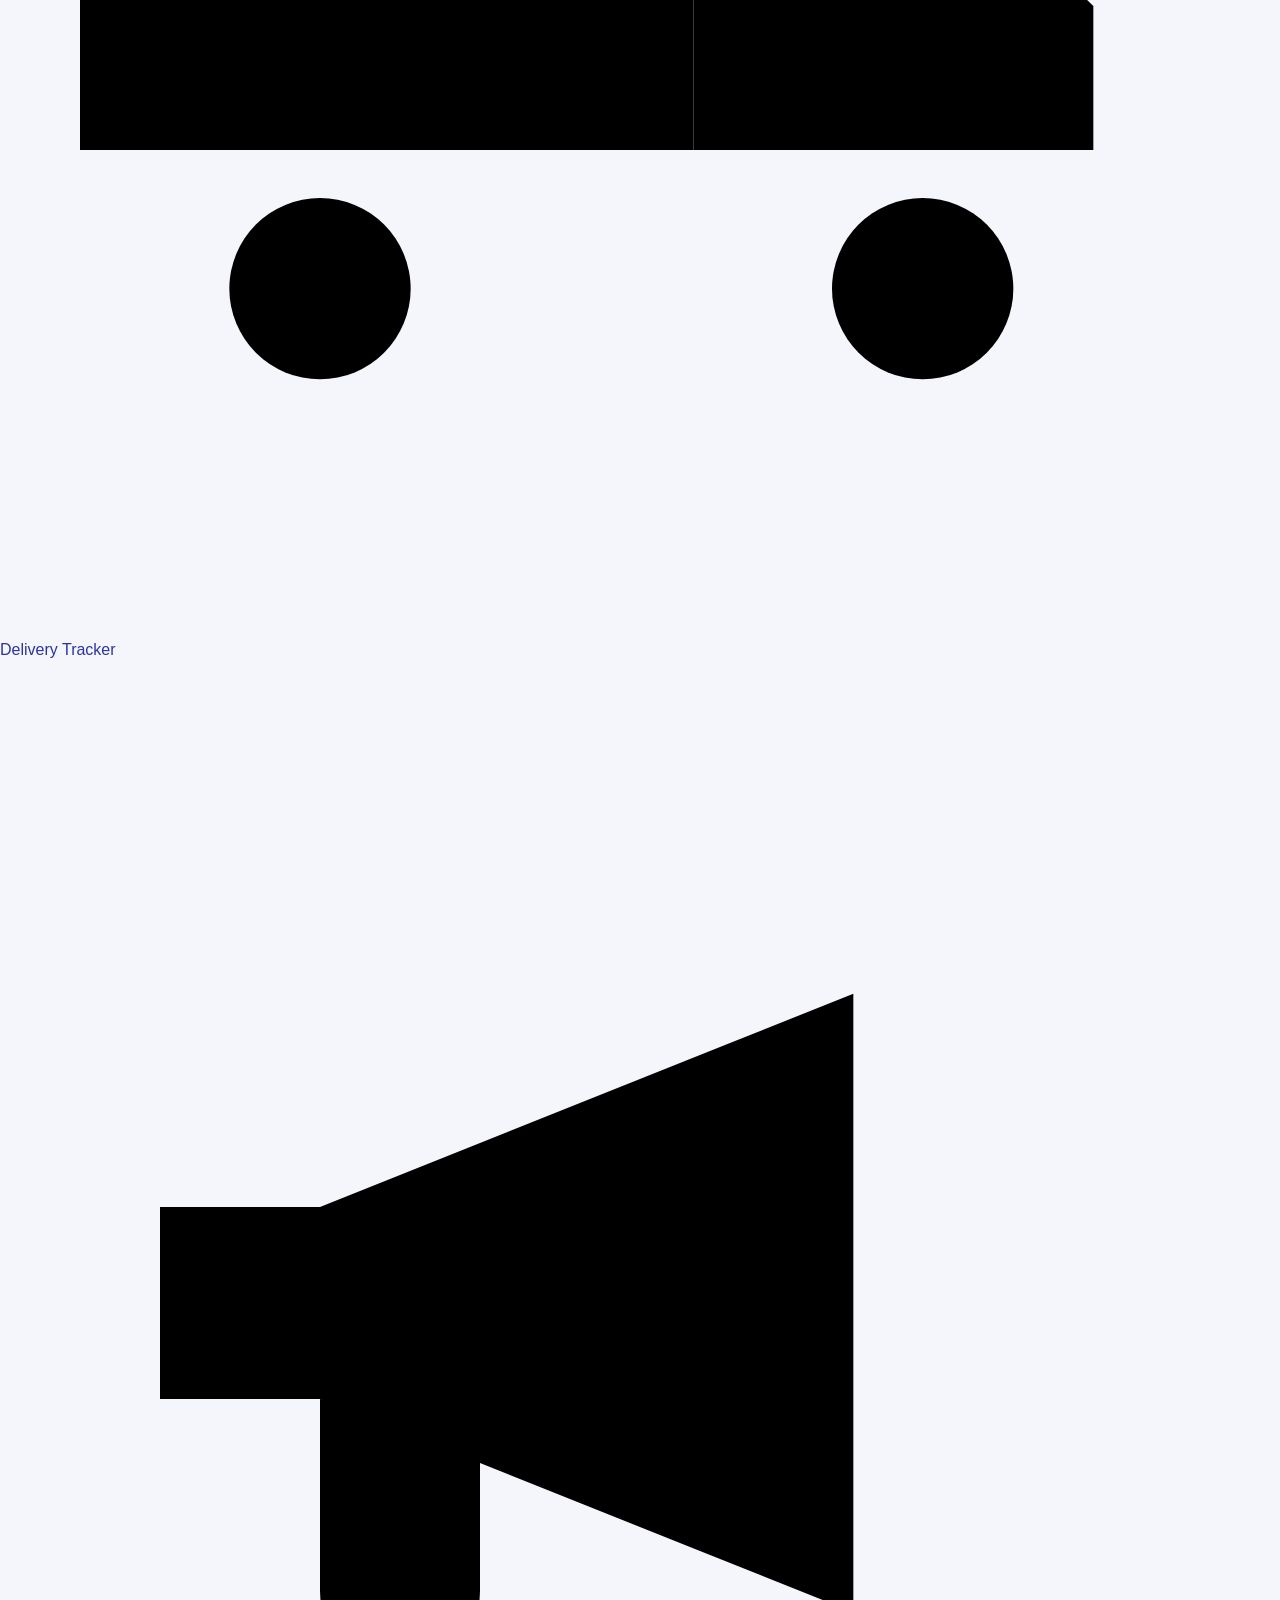
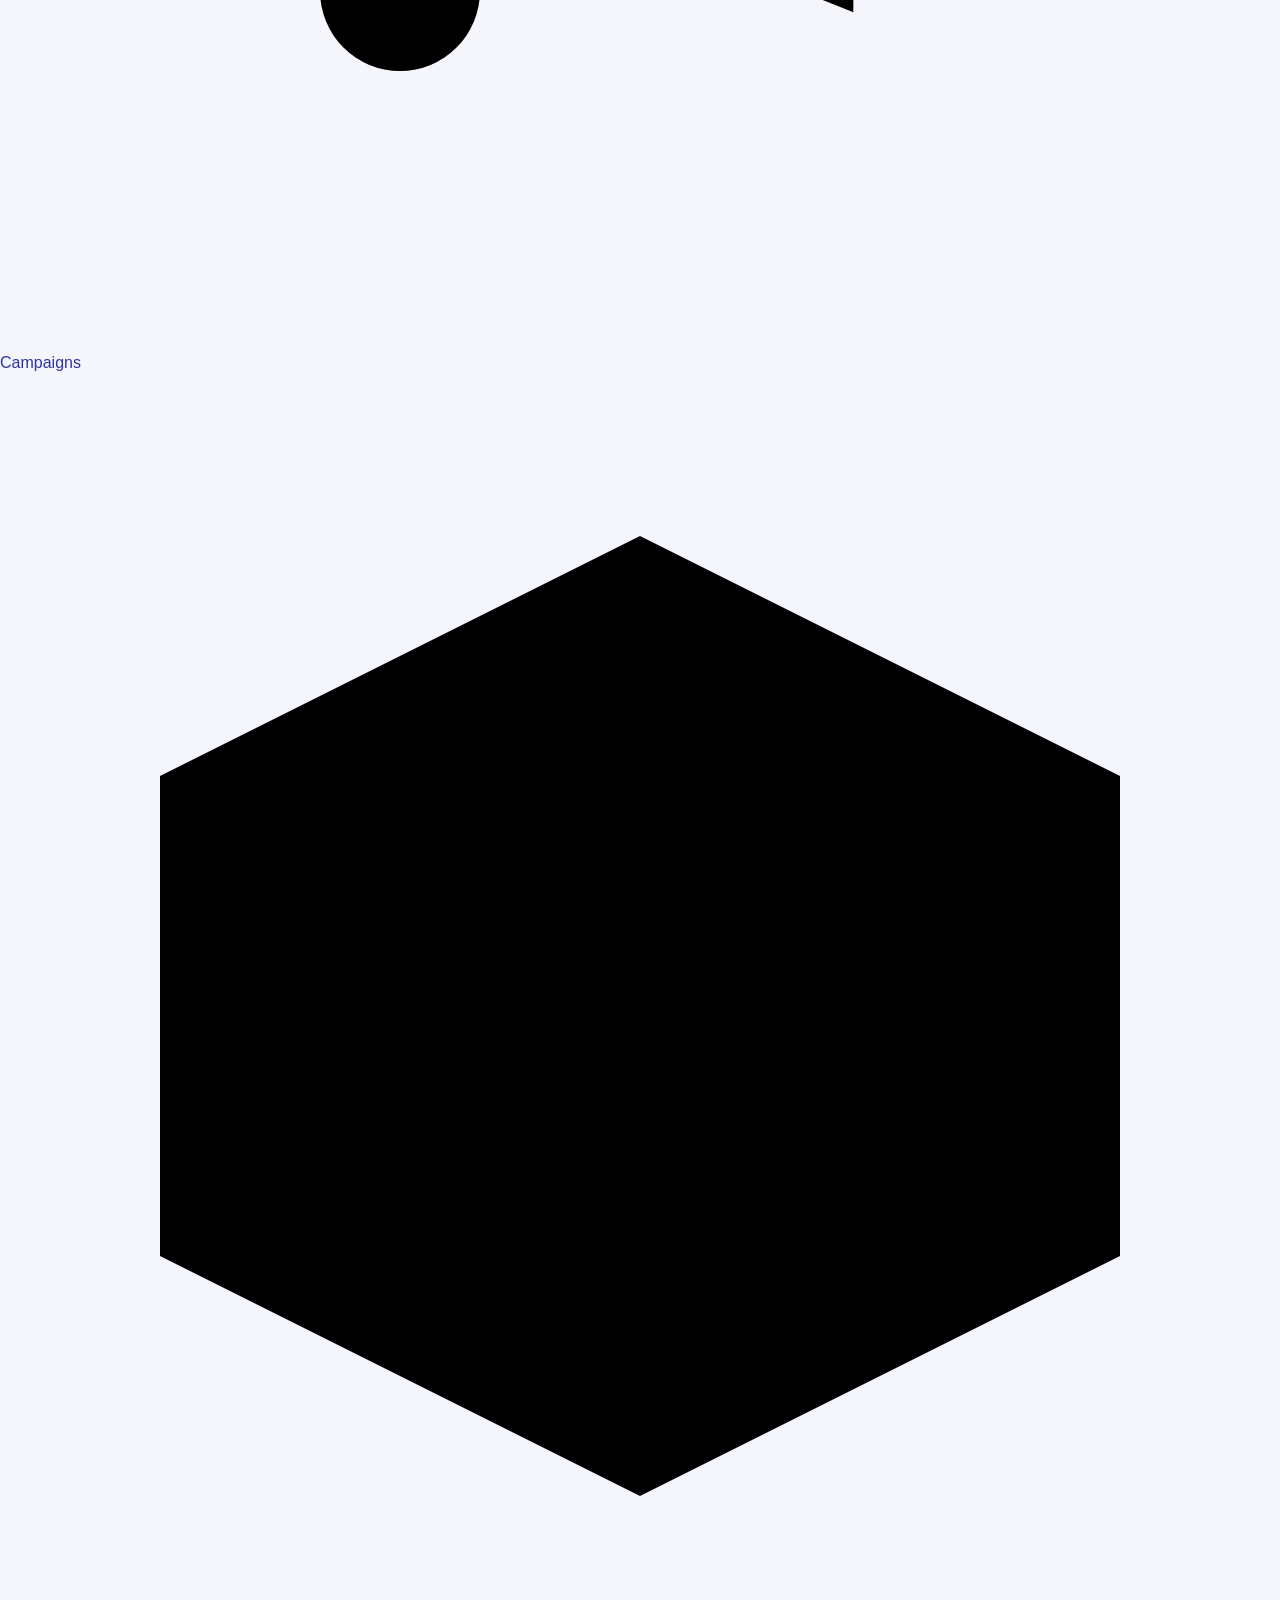
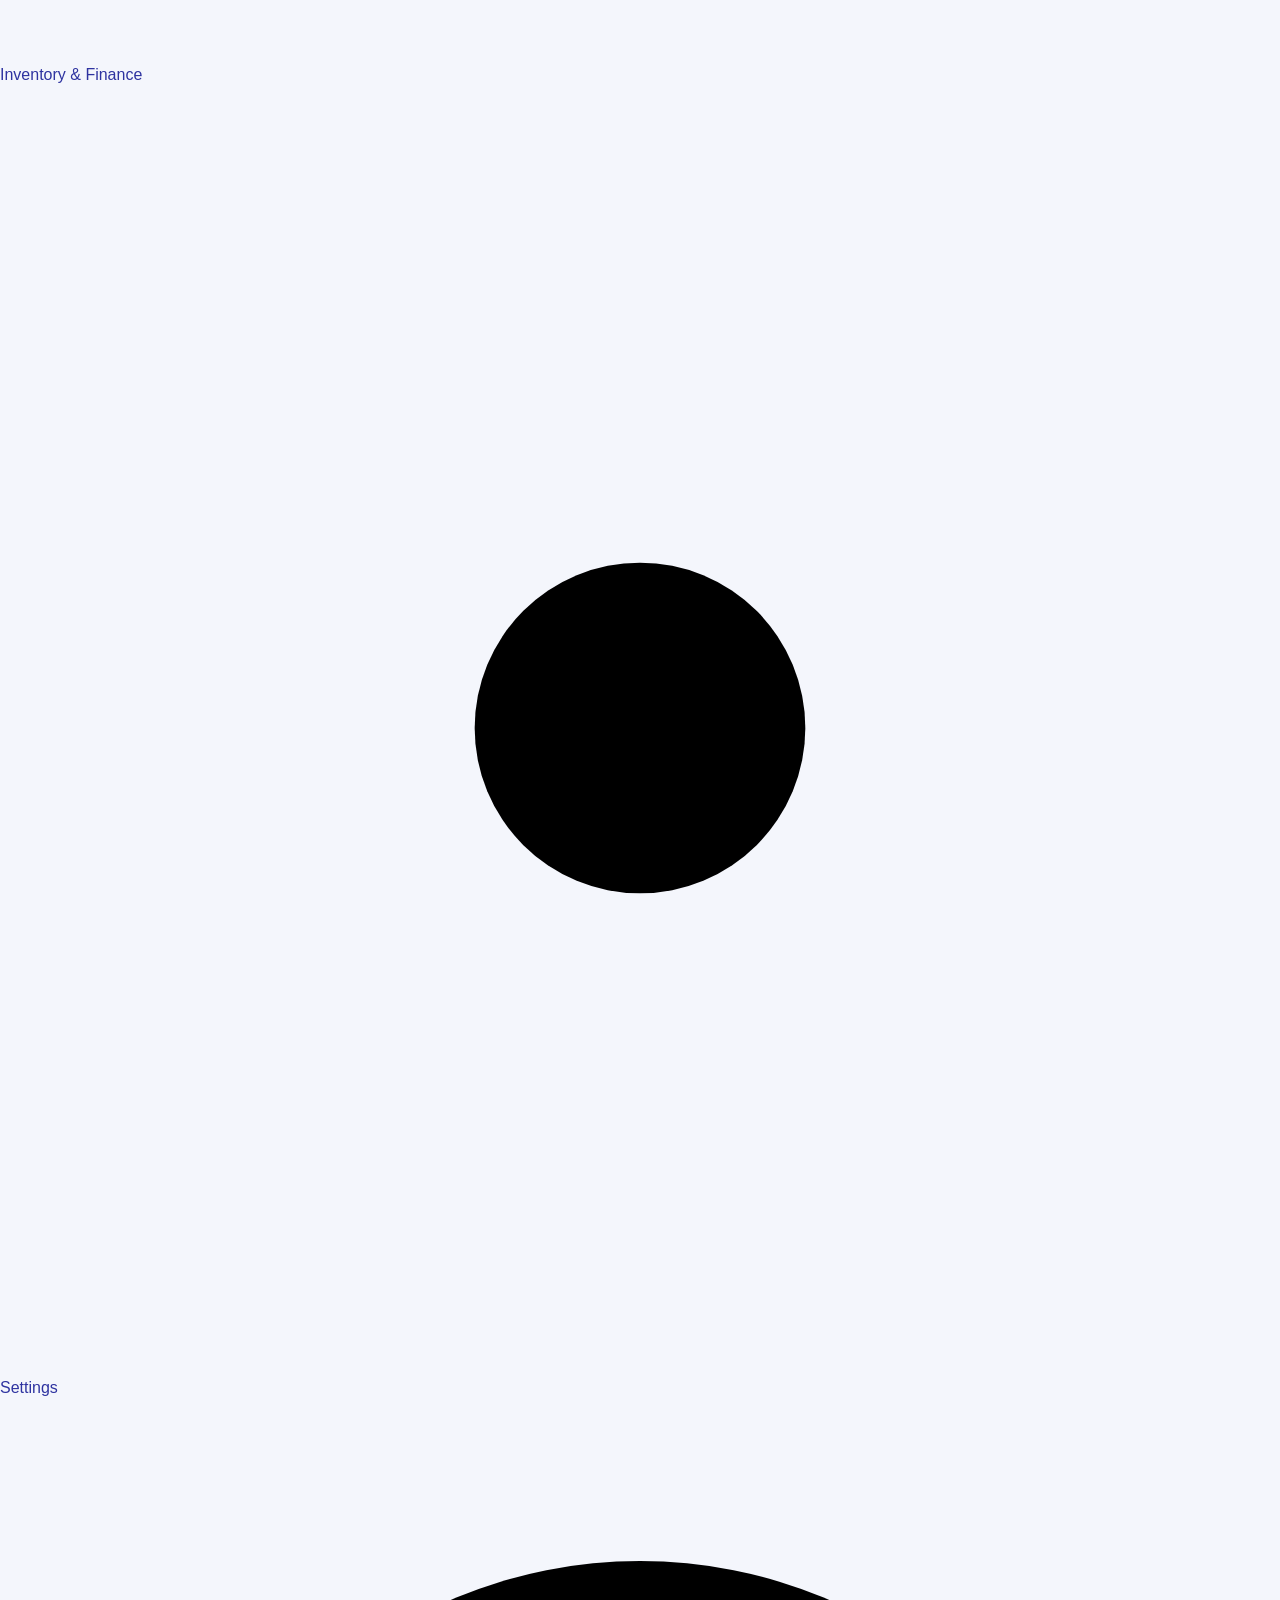
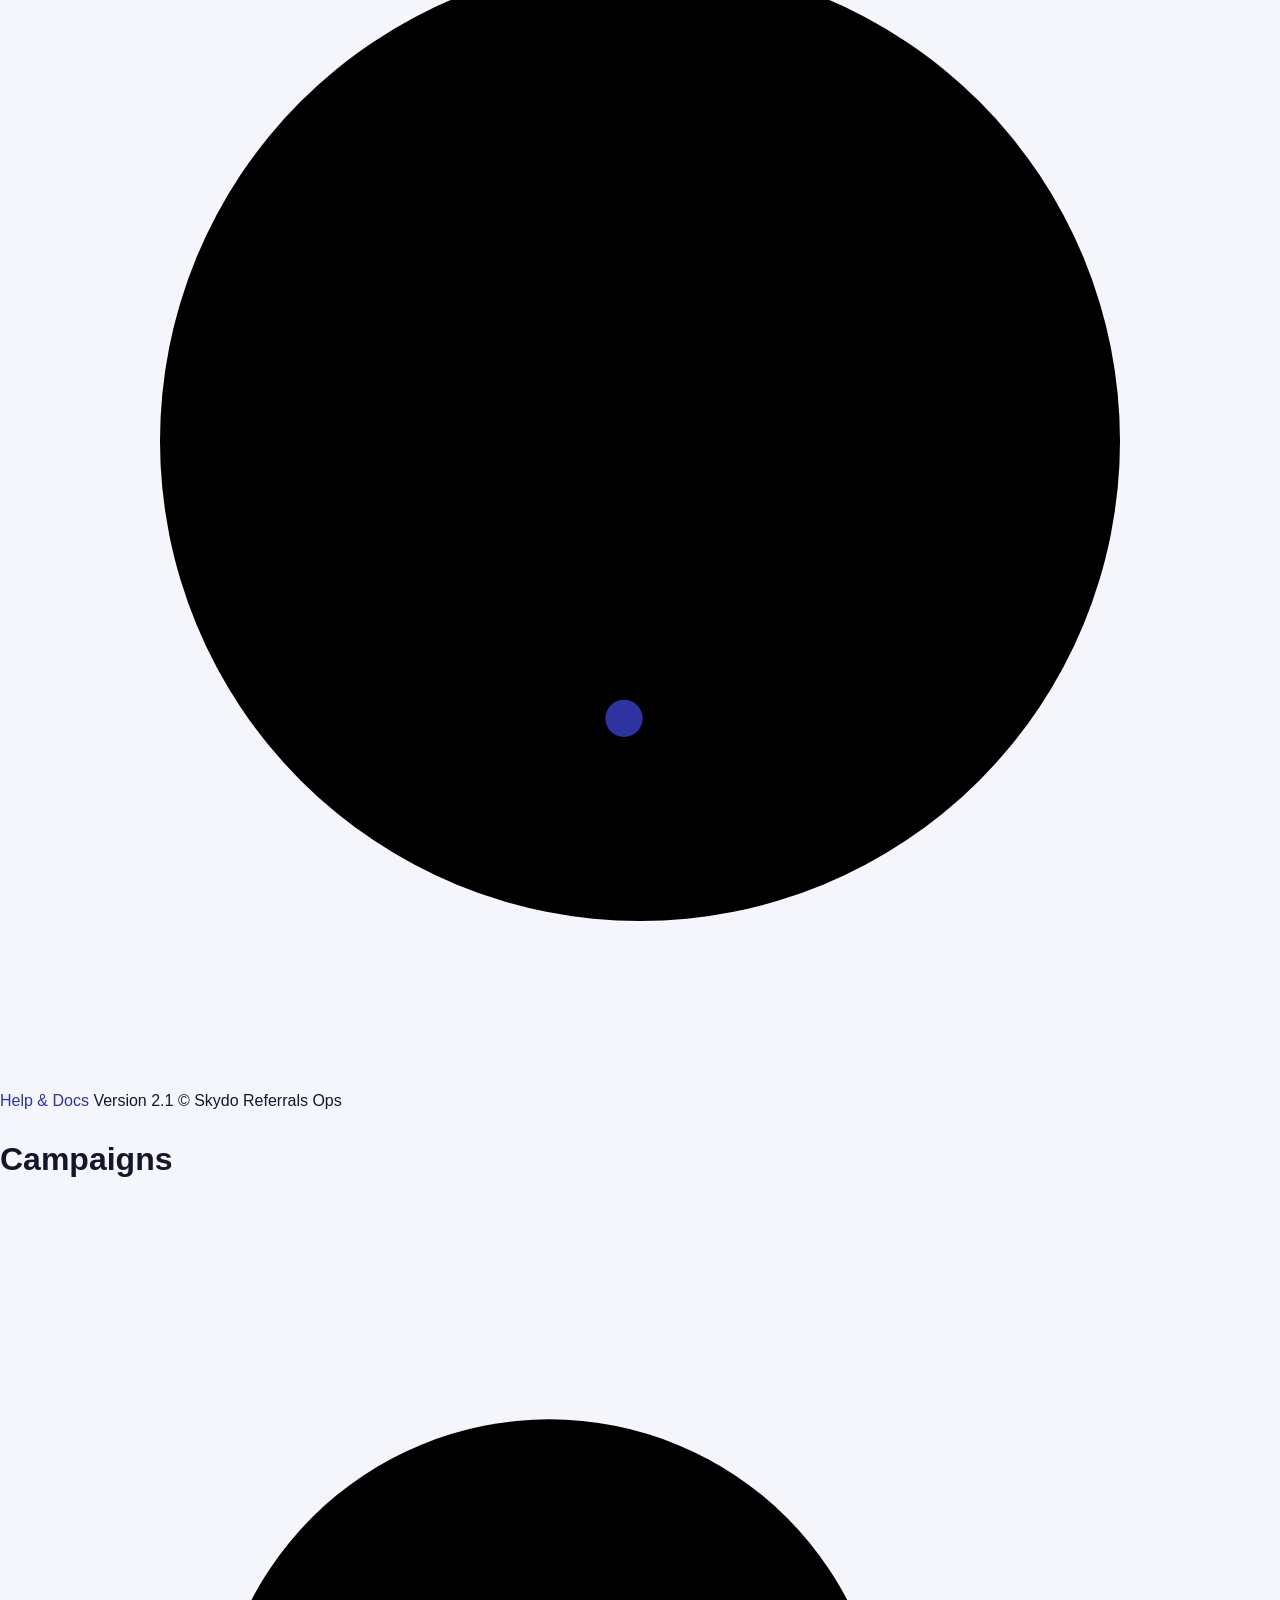
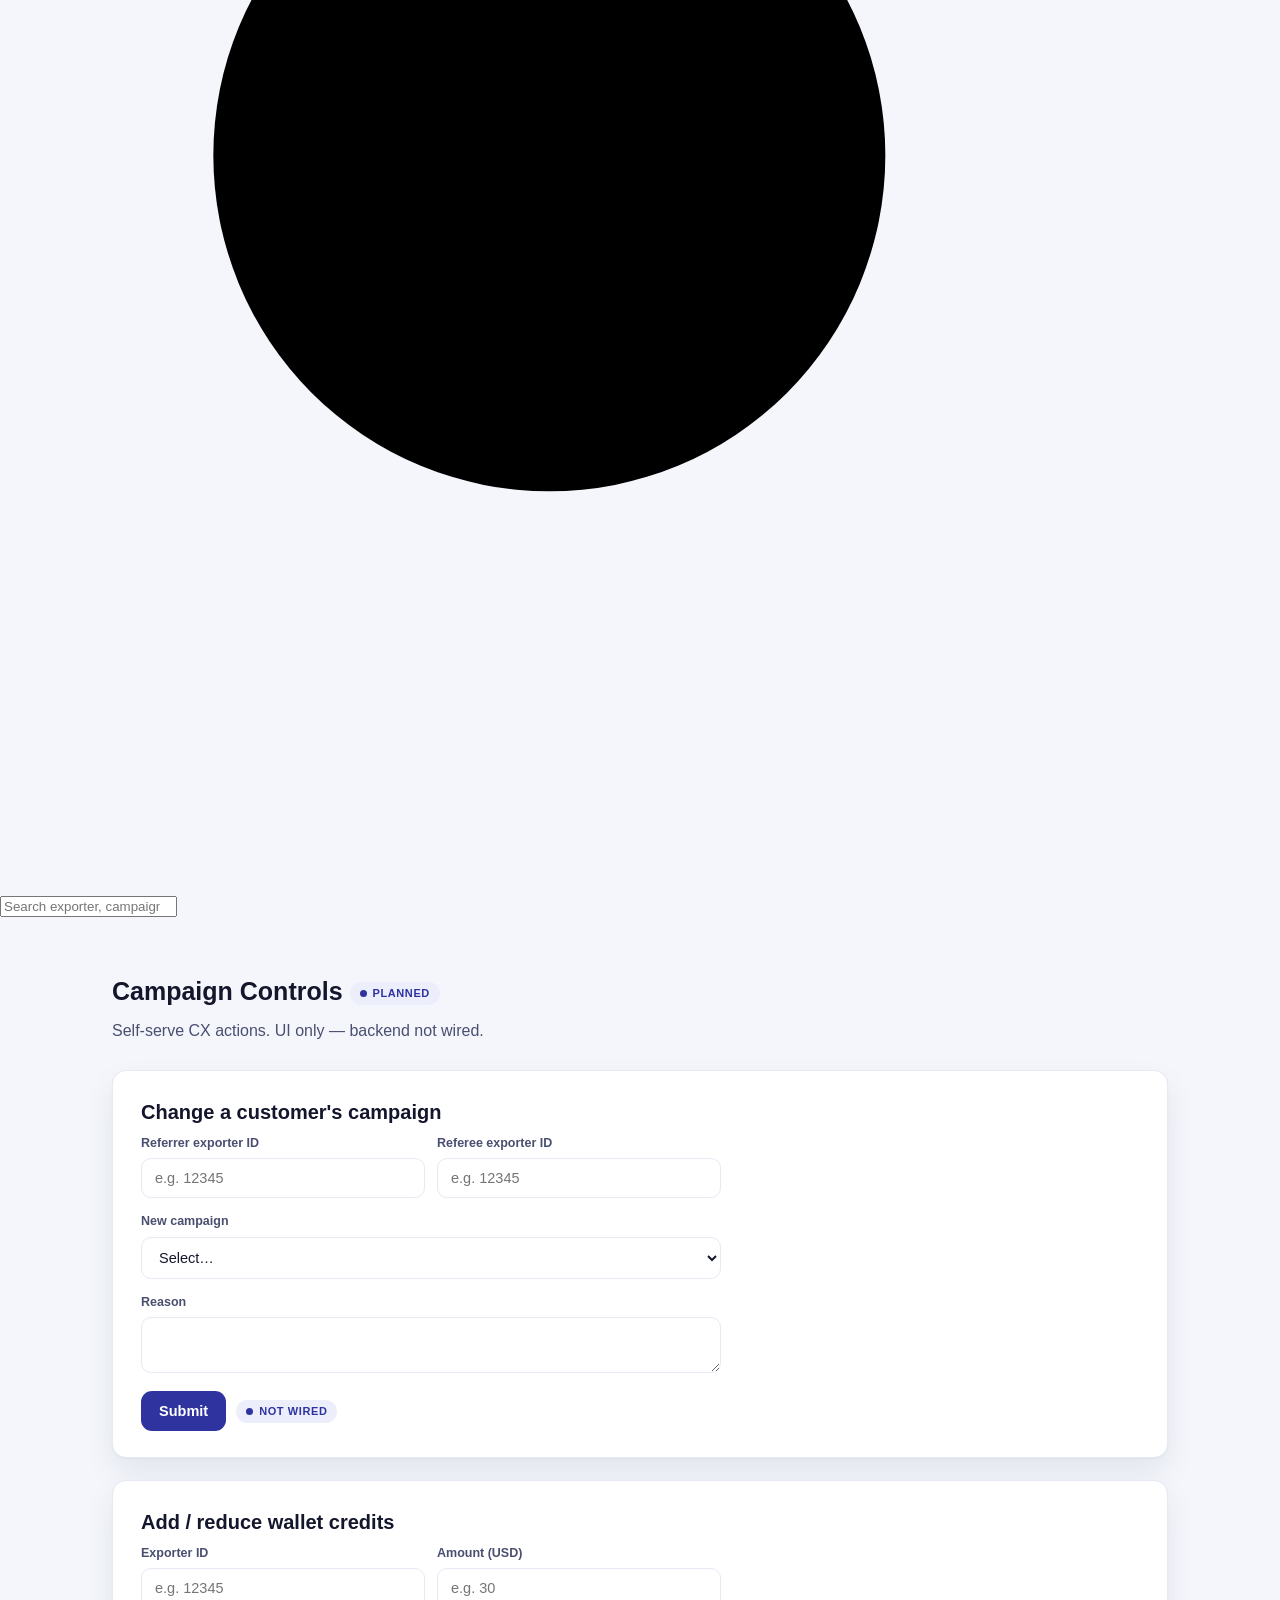
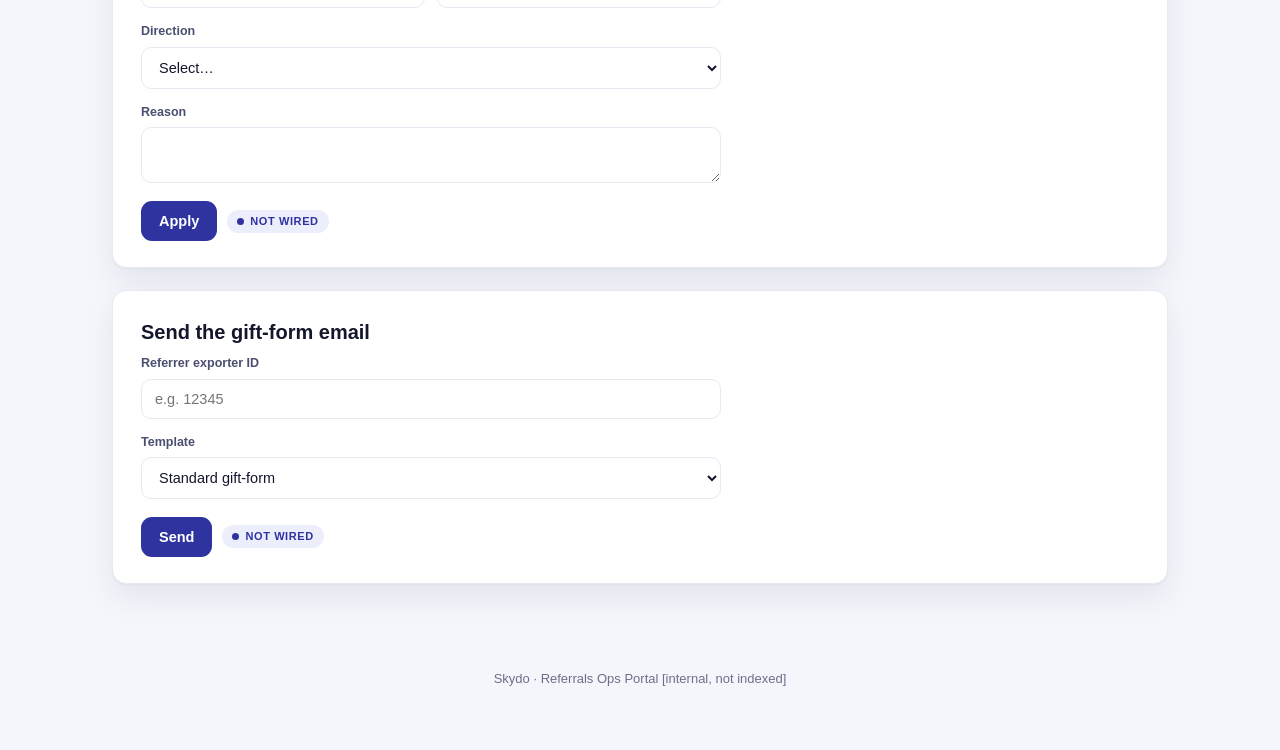
==== commit b55e3da2: "Add files via upload" ====
--- a/campaigns.html
+++ b/campaigns.html
@@ -8,26 +8,41 @@
 <title>Campaign Controls — Referrals Ops</title>
 <link rel="preconnect" href="https://fonts.googleapis.com">
 <link rel="preconnect" href="https://fonts.gstatic.com" crossorigin>
-<link href="https://fonts.googleapis.com/css2?family=Lato:ital,wght@0,100;0,300;0,400;0,700;0,900;1,400&display=swap" rel="stylesheet">
+<link href="https://fonts.googleapis.com/css2?family=Inter:ital,wght@0,400;0,500;0,600;0,700;0,800;1,400&display=swap" rel="stylesheet">
 <link rel="stylesheet" href="assets/portal.css">
 </head>
 <body>
+<script src="assets/auth-gate.js"></script>
 
-<nav class="portal-nav">
-  <div class="pn-wrap">
-    <a class="pn-brand" href="index.html"><span class="pn-logo-chip"><img class="pn-logo" src="assets/skydo-logo.webp" alt="Skydo"></span><span class="sep">/</span><span class="tag">Referrals Ops</span></a>
-    <div class="pn-links">
-      <a href="index.html">Home</a>
-      <a href="playbook.html">CX Playbook</a>
-      <a href="sheets-and-ids.html">Sheets &amp; IDs</a>
-      <a href="delivery-tracker.html">Delivery Tracker</a>
-      <a href="campaigns.html">Campaigns</a>
-      <a href="inventory.html">Inventory &amp; Finance</a>
+<div class="app-shell">
+  <aside class="sidebar">
+    <div class="sidebar-brand"><img src="assets/skydo-logo.webp" alt="Skydo"><span class="sb-name">Skydo</span></div>
+    <div class="sidebar-eyebrow">Referrals Ops</div>
+    <nav class="sidebar-nav">
+      <a href="index.html" class="sb-link"><svg class="ic-svg" viewBox="0 0 24 24"><path d="M3 11.5 12 4l9 7.5"/><path d="M5.5 10v9a1 1 0 0 0 1 1h11a1 1 0 0 0 1-1v-9"/><path d="M9.5 20v-6h5v6"/></svg><span>Home</span></a>
+      <a href="playbook.html" class="sb-link"><svg class="ic-svg" viewBox="0 0 24 24"><path d="M12 5.2c-1.8-1.3-4.4-2-7.3-2v13.7c2.9 0 5.5.7 7.3 2 1.8-1.3 4.4-2 7.3-2V3.2c-2.9 0-5.5.7-7.3 2z"/><path d="M12 5.2v13.7"/></svg><span>CX Playbook</span></a>
+      <a href="sheets-and-ids.html" class="sb-link"><svg class="ic-svg" viewBox="0 0 24 24"><rect x="3" y="3" width="7.5" height="7.5" rx="1.6"/><rect x="13.5" y="3" width="7.5" height="7.5" rx="1.6"/><rect x="3" y="13.5" width="7.5" height="7.5" rx="1.6"/><rect x="13.5" y="13.5" width="7.5" height="7.5" rx="1.6"/></svg><span>Campaign Tracker</span></a>
+      <a href="delivery-tracker.html" class="sb-link"><svg class="ic-svg" viewBox="0 0 24 24"><path d="M1.5 6h11.5v9H1.5z"/><path d="M13 9.2h4.3l3.2 3.1V15H13z"/><circle cx="6" cy="17.6" r="1.7"/><circle cx="17.3" cy="17.6" r="1.7"/></svg><span>Delivery Tracker</span></a>
+      <a href="campaigns.html" class="sb-link active"><svg class="ic-svg" viewBox="0 0 24 24"><path d="M3 10.2v3.6h3l10 4V6.2l-10 4H3z"/><path d="M6 13.8v3.6a1.5 1.5 0 0 0 3 0v-3.2"/></svg><span>Campaigns</span></a>
+      <a href="inventory.html" class="sb-link"><svg class="ic-svg" viewBox="0 0 24 24"><path d="M21 7.5 12 3 3 7.5l9 4.5 9-4.5z"/><path d="M3 7.5v9l9 4.5 9-4.5v-9"/><path d="M12 12v9"/></svg><span>Inventory & Finance</span></a>
+    </nav>
+    <div class="sidebar-foot">
+      <a class="sb-link disabled"><svg class="ic-svg" viewBox="0 0 24 24"><circle cx="12" cy="12" r="3.1"/><path d="M12 3v2.3M12 18.7V21M4.9 4.9l1.6 1.7M17.5 17.4l1.6 1.7M3 12h2.3M18.7 12H21M4.9 19.1l1.6-1.7M17.5 6.6l1.6-1.7"/></svg><span>Settings</span></a>
+      <a class="sb-link disabled"><svg class="ic-svg" viewBox="0 0 24 24"><circle cx="12" cy="12" r="9"/><path d="M9.1 9.4a2.9 2.9 0 1 1 4.1 2.6c-.9.5-1.5 1-1.5 2.1"/><circle cx="11.7" cy="17.2" r=".35" fill="currentColor" stroke="none"/></svg><span>Help &amp; Docs</span></a>
+      <span class="sb-version">Version 2.1</span>
+      <span class="sb-copy">&copy; Skydo Referrals Ops</span>
     </div>
-  </div>
-</nav>
-
-<main class="wrap">
+  </aside>
+  <div class="app-main">
+    <header class="topbar">
+      <h1 class="topbar-title">Campaigns</h1>
+      <form class="topbar-search" id="globalSearch" onsubmit="return false;">
+        <svg class="ic-svg" viewBox="0 0 24 24"><circle cx="10.3" cy="10.3" r="6.3"/><path d="m19.8 19.8-4.2-4.2"/></svg>
+        <input type="search" id="globalSearchInput" placeholder="Search exporter, campaign, tracking ID&hellip;">
+      </form>
+      <div class="topbar-right" id="topbarUser"></div>
+    </header>
+    <main class="wrap" style="padding:28px 32px; max-width:1120px; margin:0 auto">
   <div class="page-head">
     <h1>Campaign Controls <span class="status planned" style="vertical-align:middle">Planned</span></h1>
     <p>Self-serve CX actions. UI only — backend not wired.</p>
@@ -70,9 +85,12 @@
     </form>
   </div>
 </main>
+  </div><!-- /.app-main -->
+</div><!-- /.app-shell -->
 
 <footer>Skydo · Referrals Ops Portal [internal, not indexed]</footer>
 
+<script src="assets/dashboard.js"></script>
 <script src="assets/portal.js"></script>
 </body>
 </html>
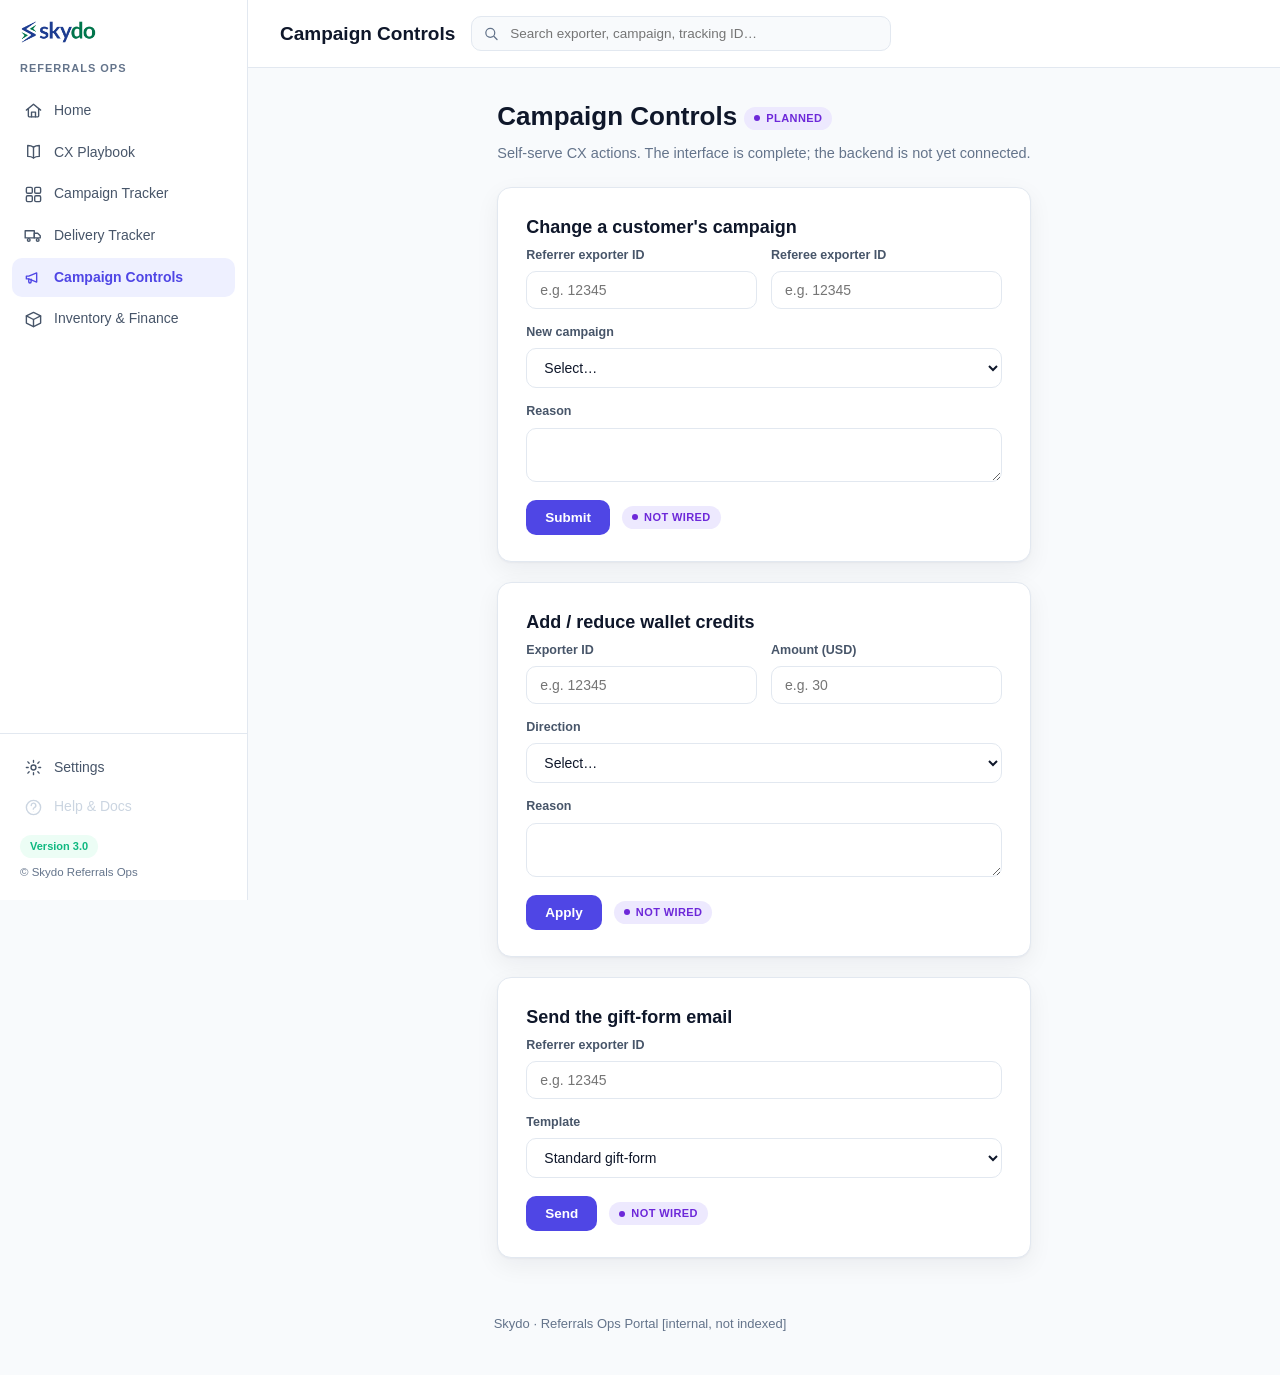
==== commit 9ebbf4cf: "Add files via upload" ====
--- a/campaigns.html
+++ b/campaigns.html
@@ -1,11 +1,12 @@
 <!DOCTYPE html>
 <html lang="en">
 <head>
+<script>(function(){try{var t=localStorage.getItem('skydo_theme')||'system';if(t==='system'){t=window.matchMedia('(prefers-color-scheme: dark)').matches?'dark':'light';}if(t==='dark')document.documentElement.setAttribute('data-theme','dark');}catch(e){}})();</script>
 <meta charset="UTF-8">
 <meta name="viewport" content="width=device-width, initial-scale=1.0">
 <meta name="robots" content="noindex, nofollow">
 <meta name="referrer" content="no-referrer">
-<title>Campaign Controls — Referrals Ops</title>
+<title>Campaign Controls | Referrals Ops</title>
 <link rel="preconnect" href="https://fonts.googleapis.com">
 <link rel="preconnect" href="https://fonts.gstatic.com" crossorigin>
 <link href="https://fonts.googleapis.com/css2?family=Inter:ital,wght@0,400;0,500;0,600;0,700;0,800;1,400&display=swap" rel="stylesheet">
@@ -16,26 +17,26 @@
 
 <div class="app-shell">
   <aside class="sidebar">
-    <div class="sidebar-brand"><img src="assets/skydo-logo.webp" alt="Skydo"><span class="sb-name">Skydo</span></div>
+    <div class="sidebar-brand"><img src="assets/skydo-logo.webp" alt="Skydo"></div>
     <div class="sidebar-eyebrow">Referrals Ops</div>
     <nav class="sidebar-nav">
       <a href="index.html" class="sb-link"><svg class="ic-svg" viewBox="0 0 24 24"><path d="M3 11.5 12 4l9 7.5"/><path d="M5.5 10v9a1 1 0 0 0 1 1h11a1 1 0 0 0 1-1v-9"/><path d="M9.5 20v-6h5v6"/></svg><span>Home</span></a>
       <a href="playbook.html" class="sb-link"><svg class="ic-svg" viewBox="0 0 24 24"><path d="M12 5.2c-1.8-1.3-4.4-2-7.3-2v13.7c2.9 0 5.5.7 7.3 2 1.8-1.3 4.4-2 7.3-2V3.2c-2.9 0-5.5.7-7.3 2z"/><path d="M12 5.2v13.7"/></svg><span>CX Playbook</span></a>
       <a href="sheets-and-ids.html" class="sb-link"><svg class="ic-svg" viewBox="0 0 24 24"><rect x="3" y="3" width="7.5" height="7.5" rx="1.6"/><rect x="13.5" y="3" width="7.5" height="7.5" rx="1.6"/><rect x="3" y="13.5" width="7.5" height="7.5" rx="1.6"/><rect x="13.5" y="13.5" width="7.5" height="7.5" rx="1.6"/></svg><span>Campaign Tracker</span></a>
       <a href="delivery-tracker.html" class="sb-link"><svg class="ic-svg" viewBox="0 0 24 24"><path d="M1.5 6h11.5v9H1.5z"/><path d="M13 9.2h4.3l3.2 3.1V15H13z"/><circle cx="6" cy="17.6" r="1.7"/><circle cx="17.3" cy="17.6" r="1.7"/></svg><span>Delivery Tracker</span></a>
-      <a href="campaigns.html" class="sb-link active"><svg class="ic-svg" viewBox="0 0 24 24"><path d="M3 10.2v3.6h3l10 4V6.2l-10 4H3z"/><path d="M6 13.8v3.6a1.5 1.5 0 0 0 3 0v-3.2"/></svg><span>Campaigns</span></a>
+      <a href="campaigns.html" class="sb-link active"><svg class="ic-svg" viewBox="0 0 24 24"><path d="M3 10.2v3.6h3l10 4V6.2l-10 4H3z"/><path d="M6 13.8v3.6a1.5 1.5 0 0 0 3 0v-3.2"/></svg><span>Campaign Controls</span></a>
       <a href="inventory.html" class="sb-link"><svg class="ic-svg" viewBox="0 0 24 24"><path d="M21 7.5 12 3 3 7.5l9 4.5 9-4.5z"/><path d="M3 7.5v9l9 4.5 9-4.5v-9"/><path d="M12 12v9"/></svg><span>Inventory & Finance</span></a>
     </nav>
     <div class="sidebar-foot">
-      <a class="sb-link disabled"><svg class="ic-svg" viewBox="0 0 24 24"><circle cx="12" cy="12" r="3.1"/><path d="M12 3v2.3M12 18.7V21M4.9 4.9l1.6 1.7M17.5 17.4l1.6 1.7M3 12h2.3M18.7 12H21M4.9 19.1l1.6-1.7M17.5 6.6l1.6-1.7"/></svg><span>Settings</span></a>
+      <a href="settings.html" class="sb-link"><svg class="ic-svg" viewBox="0 0 24 24"><circle cx="12" cy="12" r="3.1"/><path d="M12 3v2.3M12 18.7V21M4.9 4.9l1.6 1.7M17.5 17.4l1.6 1.7M3 12h2.3M18.7 12H21M4.9 19.1l1.6-1.7M17.5 6.6l1.6-1.7"/></svg><span>Settings</span></a>
       <a class="sb-link disabled"><svg class="ic-svg" viewBox="0 0 24 24"><circle cx="12" cy="12" r="9"/><path d="M9.1 9.4a2.9 2.9 0 1 1 4.1 2.6c-.9.5-1.5 1-1.5 2.1"/><circle cx="11.7" cy="17.2" r=".35" fill="currentColor" stroke="none"/></svg><span>Help &amp; Docs</span></a>
-      <span class="sb-version">Version 2.1</span>
+      <span class="sb-version">Version 3.0</span>
       <span class="sb-copy">&copy; Skydo Referrals Ops</span>
     </div>
   </aside>
   <div class="app-main">
     <header class="topbar">
-      <h1 class="topbar-title">Campaigns</h1>
+      <h1 class="topbar-title">Campaign Controls</h1>
       <form class="topbar-search" id="globalSearch" onsubmit="return false;">
         <svg class="ic-svg" viewBox="0 0 24 24"><circle cx="10.3" cy="10.3" r="6.3"/><path d="m19.8 19.8-4.2-4.2"/></svg>
         <input type="search" id="globalSearchInput" placeholder="Search exporter, campaign, tracking ID&hellip;">
@@ -45,7 +46,7 @@
     <main class="wrap" style="padding:28px 32px; max-width:1120px; margin:0 auto">
   <div class="page-head">
     <h1>Campaign Controls <span class="status planned" style="vertical-align:middle">Planned</span></h1>
-    <p>Self-serve CX actions. UI only — backend not wired.</p>
+    <p>Self-serve CX actions. The interface is complete; the backend is not yet connected.</p>
   </div>
 
   <div class="panel">
--- a/assets/portal.css
+++ b/assets/portal.css
@@ -1,189 +1,157 @@
-/* ============================================================
-   Referrals Ops Portal — shared design system
-   Tokens + component styles lifted from the CX playbook
-   (index.html/playbook.html) so every module looks like one product.
-   Module pages link this file; the playbook stays self-contained.
-   ============================================================ */
+/* =========================================================
+   Skydo Referrals Ops — Design System v2
+   Matches the provided design spec: indigo/emerald palette,
+   Inter typography, sidebar navigation, minimal line icons.
+   ========================================================= */
 :root{
-  --blue:#2e33a0; --blue-d:#1f2361; --green:#16a34a; --green-d:#12873f;
-  --ink:#14162c; --ink-soft:#4a4f70; --muted:#6b7089;
-  --bg:#f4f6fc; --card:#ffffff; --line:#e7e9f3;
-  --ok:#12873f; --ok-bg:#e6f7ed;
-  --warn:#9a6606; --warn-bg:#fcf2dc;
-  --plan:#2e33a0; --plan-bg:#eceefc;
-  --ref:#2e33a0; --ref-bg:#eceefc;
-  --hi:#fff3a8;
-  --radius:14px;
-  --shadow:0 1px 2px rgba(16,18,40,.04),0 14px 32px rgba(16,18,40,.07);
-  --shadow-lg:0 4px 10px rgba(16,18,40,.05),0 22px 48px rgba(16,18,40,.10);
+  --primary:#4F46E5; --primary-dark:#3730A3; --accent:#10B981; --success:#22C55E;
+  --bg:#F8FAFC; --surface:#FFFFFF; --border:#E2E8F0;
+  --text:#0F172A; --text-soft:#475569; --text-muted:#64748B;
+  --warn:#D97706; --warn-bg:#FEF3E0;
+  --danger:#DC2626; --danger-bg:#FEE2E2;
+  --live-bg:#DCFCE7; --live-fg:#15803D;
+  --planned-bg:#EDE9FE; --planned-fg:#6D28D9;
+  --notwired-bg:#F1F5F9; --notwired-fg:#64748B;
+  --radius:14px; --radius-lg:20px;
+  --shadow:0 1px 2px rgba(15,23,42,.04),0 8px 24px rgba(15,23,42,.06);
+  --shadow-lg:0 4px 10px rgba(15,23,42,.05),0 20px 44px rgba(15,23,42,.10);
   --mono:"SF Mono",ui-monospace,Menlo,Consolas,"Liberation Mono",monospace;
+  --sidebar-w:248px;
+  /* Aliases for older/page-local styles still referencing the previous token names */
+  --ink:var(--text); --ink-soft:var(--text-soft); --muted:var(--text-muted);
+  --card:var(--surface); --line:var(--border);
+  --blue:var(--primary); --blue-d:var(--primary-dark);
+  --green:var(--accent); --green-d:#0e9c73;
+  --ok:var(--live-fg); --ok-bg:var(--live-bg);
+  --plan:var(--planned-fg); --plan-bg:var(--planned-bg);
+  --ref:var(--primary); --ref-bg:#EEF0FF;
 }
 *{box-sizing:border-box}
 html{scroll-behavior:smooth}
-body{margin:0; background:var(--bg); color:var(--ink);
-  font-family:"Lato",-apple-system,BlinkMacSystemFont,"Segoe UI",Arial,sans-serif;
-  font-weight:300; line-height:1.55; -webkit-font-smoothing:antialiased;}
-h1,h2,h3,h4,h5,h6{font-family:"Lato",-apple-system,BlinkMacSystemFont,"Segoe UI",Arial,sans-serif; font-weight:700}
-a{color:var(--blue); text-decoration:none}
+body{margin:0; background:var(--bg); color:var(--text);
+  font-family:"Inter",-apple-system,BlinkMacSystemFont,"Segoe UI",Arial,sans-serif;
+  font-weight:400; line-height:1.55; -webkit-font-smoothing:antialiased;}
+h1,h2,h3,h4,h5,h6{font-family:"Inter",-apple-system,BlinkMacSystemFont,"Segoe UI",Arial,sans-serif; font-weight:600; color:var(--text)}
+a{color:var(--primary); text-decoration:none}
 a:hover{text-decoration:underline}
-code{background:#eef0fc; color:var(--blue-d); border-radius:5px; padding:1px 6px; font-size:13px; font-family:var(--mono)}
-.wrap{max-width:1120px; margin:0 auto; padding:0 28px}
-.muted{color:var(--muted)}
-.kicker{display:block; font-size:11.5px; letter-spacing:1.2px; text-transform:uppercase; color:var(--green-d); margin-bottom:6px; font-weight:700}
+code{background:#EEF0FC; color:var(--primary-dark); border-radius:5px; padding:1px 6px; font-size:13px; font-family:var(--mono)}
+.ic-svg{fill:none; stroke:currentColor; stroke-width:1.75; stroke-linecap:round; stroke-linejoin:round; display:block}
 
-/* ---------- Top navigation ---------- */
-.portal-nav{position:sticky; top:0; z-index:80;
-  background:linear-gradient(135deg,#1f2361 0%,#2e33a0 60%,#146b39 100%);
-  box-shadow:0 2px 14px rgba(16,18,40,.18)}
-.pn-wrap{max-width:1120px; margin:0 auto; padding:6px 28px; display:flex; align-items:center; gap:14px; min-height:56px; flex-wrap:wrap}
-.pn-brand{display:flex; align-items:center; gap:9px; font-weight:800; font-size:16.5px; color:#fff; white-space:nowrap}
-.pn-brand:hover{text-decoration:none}
-.pn-logo-chip{display:inline-flex; align-items:center; background:#fff; padding:4px 9px; border-radius:8px; line-height:0}
-.pn-logo{height:20px; width:auto; display:block}
-.pn-brand .sep{color:#7f88c8; font-weight:500}
-.pn-brand .tag{color:#f2f4ff; font-weight:700; font-size:13.5px; background:none; padding:0; border-radius:0; display:inline}
-.pn-links{display:flex; gap:3px; margin-left:auto; flex-wrap:wrap}
-.pn-links a{color:#cdd6f4; padding:7px 12px; border-radius:9px; font-size:13.5px; font-weight:600}
-.pn-links a:hover{color:#fff; background:rgba(255,255,255,.10); text-decoration:none}
-.pn-links a.active{color:#fff; background:rgba(255,255,255,.17)}
+/* ---------- App shell: sidebar + content ---------- */
+.app-shell{display:flex; min-height:100vh}
+.sidebar{width:var(--sidebar-w); flex:none; background:var(--surface); border-right:1px solid var(--border);
+  display:flex; flex-direction:column; position:sticky; top:0; height:100vh; overflow-y:auto}
+.sidebar-brand{display:flex; align-items:center; gap:9px; padding:20px 20px 16px}
+.sidebar-brand img{height:24px; width:auto; display:block}
+.sidebar-eyebrow{font-size:11px; font-weight:700; letter-spacing:1px; text-transform:uppercase; color:var(--text-muted); padding:0 20px 10px}
+.sidebar-nav{display:flex; flex-direction:column; gap:2px; padding:4px 12px; flex:1}
+.sb-link{display:flex; align-items:center; gap:11px; padding:9px 12px; border-radius:10px; color:var(--text-soft); font-size:14px; font-weight:500}
+.sb-link:hover{background:#F5F6FF; color:var(--primary); text-decoration:none}
+.sb-link.active{background:#EEF0FF; color:var(--primary); font-weight:600}
+.sb-link .ic-svg{width:19px; height:19px; flex:none}
+.sb-link.disabled{color:#CBD5E1; cursor:default}
+.sb-link.disabled:hover{background:none; color:#CBD5E1}
+.sidebar-foot{padding:14px 12px 18px; border-top:1px solid var(--border); margin-top:auto}
+.sidebar-foot .sb-version{display:inline-block; margin:8px 8px 4px; font-size:11px; font-weight:700; color:var(--accent); background:#ECFDF5; padding:3px 10px; border-radius:999px}
+.sidebar-foot .sb-copy{display:block; margin:2px 8px 0; font-size:11.5px; color:var(--text-muted)}
 
-/* ---------- Hero ---------- */
-.ops-hero{background:linear-gradient(135deg,#1f2361 0%,#2e33a0 52%,#12873f 100%); color:#eef3ff; padding:58px 0 48px}
-.ops-hero .logo-chip{display:inline-flex; background:#fff; padding:9px 16px; border-radius:12px; box-shadow:0 2px 10px rgba(0,0,0,.10)}
-.ops-hero .skydo-logo{height:32px; width:auto; display:block}
-.hero-kicker{display:inline-flex; align-items:center; gap:6px; background:rgba(255,255,255,.14); border:1px solid rgba(255,255,255,.22); color:#dcf5e6; padding:6px 14px; border-radius:999px; font-size:11.5px; font-weight:800; letter-spacing:1.6px; text-transform:uppercase; margin-bottom:18px}
-.ops-hero h1{margin:0 0 12px; font-size:38px; line-height:1.14; color:#fff; font-weight:800; letter-spacing:-.5px}
-.ops-hero p.sub{margin:0; color:#d3daf5; max-width:620px; font-size:16.5px}
-.meta-row{margin-top:16px; display:flex; flex-wrap:wrap; gap:8px}
-.meta-row .pill{background:rgba(255,255,255,.10); border:1px solid rgba(255,255,255,.18); color:#e4ecff; padding:5px 12px; border-radius:999px; font-size:12.5px}
-.meta-row .pill.v{background:var(--green); border-color:var(--green); color:#fff; font-weight:700}
+.app-main{flex:1; min-width:0; display:flex; flex-direction:column}
+.topbar{display:flex; align-items:center; gap:16px; padding:16px 32px; background:var(--surface); border-bottom:1px solid var(--border); position:sticky; top:0; z-index:20}
+.topbar-title{font-size:19px; font-weight:600; margin:0; white-space:nowrap}
+.topbar-search{flex:1; max-width:420px; position:relative}
+.topbar-search .ic-svg{position:absolute; left:12px; top:50%; transform:translateY(-50%); width:17px; height:17px; color:var(--text-muted)}
+.topbar-search input{width:100%; padding:9px 14px 9px 38px; border:1px solid var(--border); border-radius:10px; font-size:13.5px; font-family:inherit; background:var(--bg); color:var(--text)}
+.topbar-search input:focus{outline:none; border-color:var(--primary); background:var(--surface)}
+.topbar-right{margin-left:auto; display:flex; align-items:center; gap:14px; font-size:13px; color:var(--text-muted); white-space:nowrap}
+.topbar-right .signout{font-size:12.5px; color:var(--primary); cursor:pointer}
 
-/* page heading (module pages, below nav) */
-.page-head{padding:26px 0 4px}
-.page-head h1{margin:0; font-size:25px; color:var(--ink); font-weight:750}
-.page-head p{margin:8px 0 0; color:var(--ink-soft); max-width:820px}
+.content-wrap{padding:28px 32px 48px; max-width:1180px; width:100%; margin:0 auto}
 
-/* ---------- Panels ---------- */
-main{padding-bottom:16px}
-.panel{background:var(--card); border:1px solid var(--line); border-radius:var(--radius); box-shadow:var(--shadow); padding:26px 28px; margin:22px 0}
-.panel h2{margin:0 0 4px; font-size:20px; color:var(--ink); font-weight:700}
-.panel p.lead{color:var(--ink-soft); margin:8px 0 4px}
-.panel.gold{border:1.5px solid #bfe0cd; background:linear-gradient(180deg,#ffffff 0%,#f5fbf7 100%)}
-.panel>h3{margin:20px 0 6px; font-size:15px; color:var(--ink)}
+/* ---------- Page head ---------- */
+.page-head{margin-bottom:22px}
+.page-head h1{margin:0 0 6px; font-size:26px}
+.page-head p{margin:0; color:var(--text-muted); font-size:14.5px; max-width:720px}
+
+/* ---------- Panels & cards ---------- */
+.panel{background:var(--surface); border:1px solid var(--border); border-radius:var(--radius); box-shadow:var(--shadow); padding:26px 28px; margin:20px 0}
+.panel h2{margin:0 0 4px; font-size:18px}
+.panel p.lead{color:var(--text-muted); margin:8px 0 4px; font-size:14px}
+.kicker{display:block; font-size:11px; letter-spacing:1px; text-transform:uppercase; color:var(--accent); margin-bottom:6px; font-weight:700}
 
 /* ---------- Status badges ---------- */
-.status{display:inline-flex; align-items:center; gap:6px; font-size:11px; font-weight:800; letter-spacing:.6px; text-transform:uppercase; padding:3px 10px; border-radius:999px; white-space:nowrap}
-.status::before{content:""; width:7px; height:7px; border-radius:50%; background:currentColor}
-.status.live{background:var(--ok-bg); color:var(--ok)}
-.status.wip{background:var(--warn-bg); color:var(--warn)}
-.status.planned{background:var(--plan-bg); color:var(--plan)}
-
-/* ---------- Module grid (dashboard) ---------- */
-.access-head{margin:40px 0 20px; text-align:center}
-.access-head h2{margin:0; font-size:28px; letter-spacing:1px; text-transform:uppercase; color:var(--green-d); font-weight:800}
-.mod-grid{display:grid; grid-template-columns:repeat(auto-fit,minmax(300px,1fr)); gap:22px; margin:18px auto 44px; max-width:960px}
-.mod-card{display:flex; flex-direction:column; gap:16px; background:var(--card); border:1px solid var(--line); border-radius:18px; box-shadow:var(--shadow); padding:28px; color:inherit; transition:transform .16s ease, border-color .16s ease, box-shadow .16s ease}
-.mod-card:hover{border-color:var(--blue); transform:translateY(-3px); text-decoration:none; box-shadow:var(--shadow-lg)}
-.mod-card .row1{display:flex; align-items:center; gap:14px}
-.mod-card .ic{font-size:22px; line-height:1; display:inline-flex; align-items:center; justify-content:center; width:46px; height:46px; border-radius:13px; background:var(--plan-bg); flex:none}
-.mod-card:nth-child(even) .ic{background:var(--ok-bg)}
-.mod-card h3{margin:0; font-size:18px; color:var(--ink); flex:1; font-weight:700}
-.mod-card p{margin:0; color:var(--ink-soft); font-size:13.5px; line-height:1.5}
-.mod-card .go{margin-top:2px; font-size:13px; font-weight:700; color:var(--blue)}
-.mod-card.soon{opacity:.96}
-
-/* ---------- WIP banner ---------- */
-.wip-banner{display:flex; gap:12px; align-items:flex-start; background:var(--warn-bg); border:1px solid #f1d9a6; color:#7a4d05; border-radius:12px; padding:14px 16px; margin:18px 0}
-.wip-banner.plan{background:var(--plan-bg); border-color:#d3d8f4; color:#33365e}
-.wip-banner .ic{font-size:19px; line-height:1.3}
-.wip-banner b{color:inherit}
-.wip-banner .body{font-size:14px}
-
-/* ---------- Callouts (from playbook) ---------- */
-.callout{border-radius:11px; padding:12px 15px; font-size:14px; margin:14px 0}
-.callout .h{font-weight:800; font-size:11.5px; letter-spacing:1px; text-transform:uppercase; margin-bottom:5px}
-.callout.warn{background:var(--warn-bg); border:1px solid #f1d9a6; color:#7a4d05}
-.callout.warn .h{color:var(--warn)}
-.callout.idea{background:#eef0fc; border:1px solid #d3d8f4; color:#33365e}
-.callout.idea .h{color:var(--blue)}
-.callout.case{background:#f3faf5; border:1px solid #cfead8; color:#2c4a38}
-.callout.case .h{color:var(--green-d)}
-
-/* ---------- Toolbox + map table (from playbook) ---------- */
-.toolbox{background:#f3f6fd; border:1px solid #d9e0f5; border-radius:11px; padding:13px 16px; margin-top:12px; font-size:14.5px; color:var(--ink-soft)}
-.toolbox .h{font-weight:800; font-size:11.5px; letter-spacing:.8px; text-transform:uppercase; color:var(--blue); margin-bottom:6px}
-.toolbox a{font-weight:650; word-break:break-word}
-table.map{width:100%; border-collapse:collapse; margin-top:8px; font-size:14px}
-table.map th{text-align:left; font-size:11.5px; letter-spacing:.8px; text-transform:uppercase; color:var(--blue); padding:6px 10px; border-bottom:1.5px solid #d9e0f5}
-table.map td{padding:8px 10px; border-bottom:1px solid #e6eaf7; color:var(--ink-soft); vertical-align:top}
-table.map td code{background:#eef0fc; color:var(--blue-d)}
-
-/* ---------- Data tables ---------- */
-.tbl-scroll{overflow-x:auto; border:1px solid var(--line); border-radius:12px; margin:12px 0}
-table.data{width:100%; border-collapse:collapse; font-size:13.5px; min-width:640px}
-table.data th{text-align:left; font-size:11px; letter-spacing:.5px; text-transform:uppercase; color:var(--blue); padding:10px 12px; border-bottom:1.5px solid var(--line); background:#f7f8fd; white-space:nowrap}
-table.data td{padding:9px 12px; border-bottom:1px solid #eef1f7; color:var(--ink-soft); vertical-align:top}
-table.data tr:last-child td{border-bottom:none}
-table.data tbody tr:hover td,table.data tr:hover td{background:#fafbff}
-table.data td code{background:#eef0fc; color:var(--blue-d)}
-.wipcell{color:var(--warn); font-weight:600}
-.metric{color:var(--blue-d); font-weight:800; background:#eef0fc; border-radius:5px; padding:1px 7px}
-
-/* ---------- SQL query cards ---------- */
-.sqlq{border:1px solid var(--line); border-radius:12px; margin:16px 0; overflow:hidden; background:#fff; box-shadow:var(--shadow)}
-.sqlq>.head{display:flex; align-items:flex-start; gap:12px; padding:13px 16px; background:#f3f6fd; border-bottom:1px solid #d9e0f5}
-.sqlq>.head .meta{flex:1; min-width:0}
-.sqlq>.head .t{font-weight:700; font-size:15px; color:var(--ink)}
-.sqlq>.head .d{font-size:13px; color:var(--ink-soft); margin-top:3px}
-.sqlq>.head .tables{margin-top:6px; display:flex; flex-wrap:wrap; gap:5px}
-.sqlq .tables code{font-size:11.5px; background:#e7ecff; color:var(--blue-d)}
-.sqlq pre{margin:0; padding:15px 16px; overflow-x:auto; background:#0f1226; color:#e7ecff; font-size:12.7px; line-height:1.55; font-family:var(--mono)}
-.sqlq pre code{background:none; color:inherit; padding:0; font-size:inherit}
-.sqlq .foot{padding:10px 16px; border-top:1px solid var(--line); background:#fafbff; font-size:12.7px; color:var(--muted); display:flex; gap:10px; align-items:center; flex-wrap:wrap}
-
-/* copy button */
-.copy{border:1px solid var(--line); background:#fff; color:var(--ink-soft); padding:6px 11px; border-radius:8px; font-size:12.5px; cursor:pointer; font-weight:600; white-space:nowrap}
-.copy:hover{border-color:var(--blue); color:var(--blue)}
-.copy.done{border-color:var(--green); color:var(--green-d)}
+.status{display:inline-flex; align-items:center; gap:6px; font-size:11px; font-weight:700; letter-spacing:.4px; text-transform:uppercase; padding:3px 10px; border-radius:999px; white-space:nowrap}
+.status::before{content:""; width:6px; height:6px; border-radius:50%; background:currentColor}
+.status.live{background:var(--live-bg); color:var(--live-fg)}
+.status.planned{background:var(--planned-bg); color:var(--planned-fg)}
+.status.wip{background:var(--notwired-bg); color:var(--notwired-fg)}
 
 /* ---------- Buttons ---------- */
-.btn{border:1px solid var(--line); background:#fff; color:var(--ink-soft); padding:11px 15px; border-radius:11px; font-size:13.5px; cursor:pointer; font-weight:600; text-decoration:none; display:inline-block}
-.btn:hover{border-color:var(--blue); color:var(--blue); text-decoration:none}
-.btn-primary{background:var(--blue); color:#fff; border:none; padding:12px 18px; border-radius:11px; font-weight:700; font-size:14.5px; cursor:pointer}
-.btn-primary:hover{background:var(--blue-d)}
-.btn-primary:disabled,.btn-primary[disabled]{background:#b7bce0; cursor:not-allowed}
+.btn{display:inline-flex; align-items:center; gap:8px; padding:9px 18px; border-radius:10px; font-size:13.5px; font-weight:600; font-family:inherit; border:1px solid transparent; cursor:pointer}
+.btn-primary{display:inline-flex; align-items:center; gap:8px; padding:9px 18px; border-radius:10px; font-size:13.5px; font-weight:600; font-family:inherit; border:1px solid transparent; cursor:pointer; background:var(--primary); color:#fff}
+.btn-primary:hover{background:var(--primary-dark); text-decoration:none}
+.btn-secondary{background:var(--surface); color:var(--text); border-color:var(--border)}
+.btn-ghost{background:#EEF0FF; color:var(--primary)}
 
-/* ---------- Forms (self-serve action provisions) ---------- */
-.ops-form{display:grid; gap:14px; max-width:580px; margin-top:6px}
-.ops-form .two{display:grid; grid-template-columns:1fr 1fr; gap:12px}
-.fld{display:flex; flex-direction:column; gap:5px}
-.fld label{font-size:12.5px; font-weight:700; color:var(--ink-soft)}
-.fld label .req{color:#c23}
-.fld input,.fld select,.fld textarea{padding:11px 13px; border:1.5px solid var(--line); border-radius:10px; font-size:14.5px; font-family:inherit; background:#fff; color:var(--ink)}
-.fld input:focus,.fld select:focus,.fld textarea:focus{outline:none; border-color:var(--blue); box-shadow:0 0 0 4px rgba(43,47,143,.12)}
-.fld input:disabled,.fld select:disabled,.fld textarea:disabled{background:#f4f6fb; color:var(--muted); cursor:not-allowed}
-.fld .hint{font-size:11.5px; color:var(--muted)}
-.form-actions{display:flex; gap:10px; align-items:center; margin-top:4px; flex-wrap:wrap}
+/* ---------- Forms (Campaign Controls, etc.) ---------- */
+.ops-form{display:flex; flex-direction:column; gap:14px}
+.ops-form .two{display:grid; grid-template-columns:1fr 1fr; gap:14px}
+.fld{display:flex; flex-direction:column; gap:6px}
+.fld label{font-size:12.5px; font-weight:600; color:var(--text-soft)}
+.fld input,.fld select,.fld textarea{padding:10px 13px; border:1px solid var(--border); border-radius:10px; font-size:14px; font-family:inherit; background:var(--surface); color:var(--text); width:100%}
+.fld input:focus,.fld select:focus,.fld textarea:focus{outline:none; border-color:var(--primary)}
+.form-actions{display:flex; align-items:center; gap:12px; margin-top:4px}
 
-/* ---------- Stat cards (finance) ---------- */
-.stat-grid{display:grid; grid-template-columns:repeat(auto-fill,minmax(200px,1fr)); gap:14px; margin:14px 0}
-.stat{background:var(--card); border:1px solid var(--line); border-radius:12px; padding:16px 18px; box-shadow:var(--shadow)}
-.stat .l{font-size:11.5px; letter-spacing:.6px; text-transform:uppercase; color:var(--muted); font-weight:700}
-.stat .v{font-size:24px; font-weight:800; color:var(--ink); margin-top:5px}
-.stat .v.wipv{color:var(--warn); font-size:16px; font-weight:700; letter-spacing:.3px}
-.stat .s{font-size:12px; color:var(--muted); margin-top:3px}
+/* ---------- Old-style stat blocks (Inventory & Finance) ---------- */
+.stat-grid .stat{background:var(--surface); border:1px solid var(--border); border-radius:var(--radius); box-shadow:var(--shadow); padding:18px 20px}
+.stat-grid .stat .l{font-size:12.5px; color:var(--text-muted); margin-bottom:6px}
+.stat-grid .stat .v{font-size:22px; font-weight:700; color:var(--text)}
+.stat-grid .stat .v.wipv{color:#CBD5E1}
 
-/* ---------- Misc ---------- */
-.tag{display:inline-block; font-size:11px; font-weight:700; background:var(--ref-bg); color:var(--ref); padding:2px 8px; border-radius:6px}
-ul.clean{margin:6px 0 0; padding-left:20px} ul.clean li{margin:5px 0; color:var(--ink-soft)}
-.divider{height:1px; background:var(--line); margin:22px 0}
-footer{max-width:1080px; margin:34px auto 60px; padding:0 24px; color:var(--muted); font-size:13px; text-align:center; line-height:1.7}
-footer a{font-weight:600}
+/* ---------- Inputs ---------- */
+.fld input,.fld select,.fld textarea{padding:10px 13px; border:1px solid var(--border); border-radius:10px; font-size:14px; font-family:inherit; background:var(--surface); color:var(--text)}
+.fld input:focus,.fld select:focus{outline:none; border-color:var(--primary)}
 
-@media (max-width:640px){
-  .ops-hero h1{font-size:23px}
-  .page-head h1{font-size:21px}
-  .ops-form .two{grid-template-columns:1fr}
-  .pn-links{gap:1px}
-  .pn-links a{padding:6px 9px; font-size:13px}
+/* ---------- Homepage: stat cards ---------- */
+.stat-grid{display:grid; grid-template-columns:repeat(auto-fit,minmax(220px,1fr)); gap:16px; margin-bottom:24px}
+.stat-card{background:var(--surface); border:1px solid var(--border); border-radius:var(--radius); box-shadow:var(--shadow); padding:20px 22px}
+.stat-card .lbl{font-size:13px; color:var(--text-muted); margin-bottom:8px}
+.stat-card .val{font-size:26px; font-weight:700; color:var(--text)}
+
+/* ---------- Homepage: quick access grid ---------- */
+.section-title{font-size:16px; font-weight:600; margin:4px 0 14px}
+.mod-grid{display:grid; grid-template-columns:repeat(auto-fit,minmax(300px,1fr)); gap:16px; margin-bottom:8px}
+.mod-card{display:flex; flex-direction:column; gap:12px; background:var(--surface); border:1px solid var(--border); border-radius:var(--radius); box-shadow:var(--shadow); padding:22px; color:inherit; transition:transform .15s, box-shadow .15s, border-color .15s}
+.mod-card:hover{border-color:var(--primary); transform:translateY(-2px); text-decoration:none; box-shadow:var(--shadow-lg)}
+.mod-card .row1{display:flex; align-items:center; gap:12px}
+.mod-card .ic{display:inline-flex; align-items:center; justify-content:center; width:40px; height:40px; border-radius:11px; background:#EEF0FF; color:var(--primary); flex:none}
+.mod-card:nth-child(even) .ic{background:#ECFDF5; color:var(--accent)}
+.mod-card .ic .ic-svg{width:20px; height:20px}
+.mod-card h3{margin:0; font-size:15.5px; flex:1; font-weight:600}
+.mod-card p{margin:0; color:var(--text-muted); font-size:13px; line-height:1.5}
+
+/* ---------- Tables ---------- */
+.tbl-scroll{overflow-x:auto}
+table.data{width:100%; border-collapse:collapse; font-size:13.5px; min-width:560px}
+table.data th{text-align:left; font-size:11px; letter-spacing:.4px; text-transform:uppercase; color:var(--primary); padding:10px 12px; border-bottom:1.5px solid var(--border); background:#F8F9FF; white-space:nowrap}
+table.data td{padding:9px 12px; border-bottom:1px solid var(--border); color:var(--text-soft); vertical-align:top}
+table.data tr:last-child td{border-bottom:none}
+table.data tbody tr:hover td{background:#FAFBFF}
+table.data td code{background:#EEF0FC; color:var(--primary-dark)}
+.wipcell{color:var(--warn); font-weight:600}
+.metric{color:var(--primary-dark); font-weight:700; background:#EEF0FC; border-radius:5px; padding:1px 7px}
+.muted{color:var(--text-muted)}
+
+.camp-group{margin:22px 0 10px; display:flex; align-items:center; gap:10px; padding-left:11px; border-left:3px solid var(--border)}
+.camp-group.ref{border-left-color:var(--primary)}
+.camp-group.aff{border-left-color:var(--text-muted)}
+.camp-group h3{margin:0; font-size:15px; font-weight:600}
+.camp-group .n{font-size:11.5px; font-weight:700; color:var(--text-muted); background:#F1F2F8; padding:2px 10px; border-radius:999px}
+
+footer{max-width:1180px; margin:8px auto 40px; padding:0 32px; color:var(--text-muted); font-size:13px; text-align:center}
+
+@media (max-width:860px){
+  .sidebar{position:fixed; left:0; top:0; bottom:0; z-index:60; transform:translateX(-100%); transition:transform .2s}
+  .sidebar.open{transform:translateX(0)}
+  .content-wrap{padding:20px 16px 40px}
+  .topbar{padding:14px 16px}
 }
